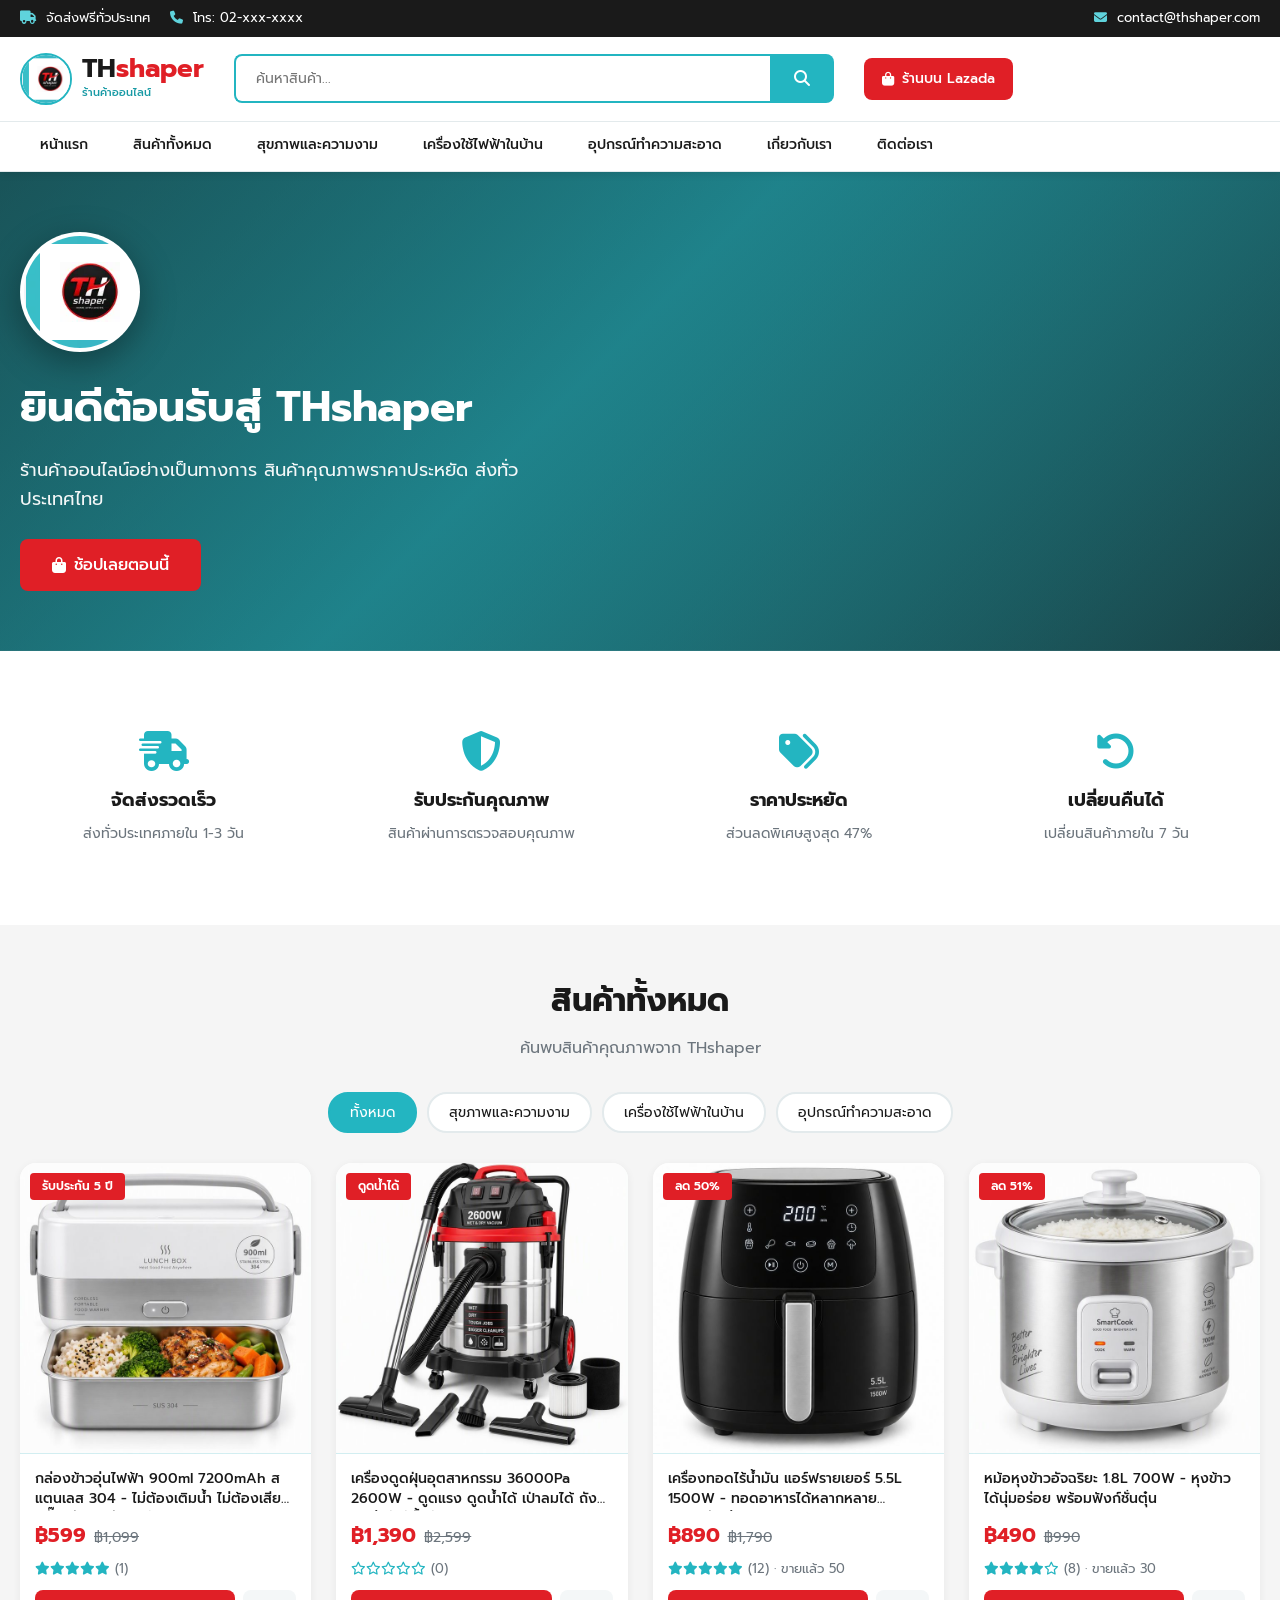
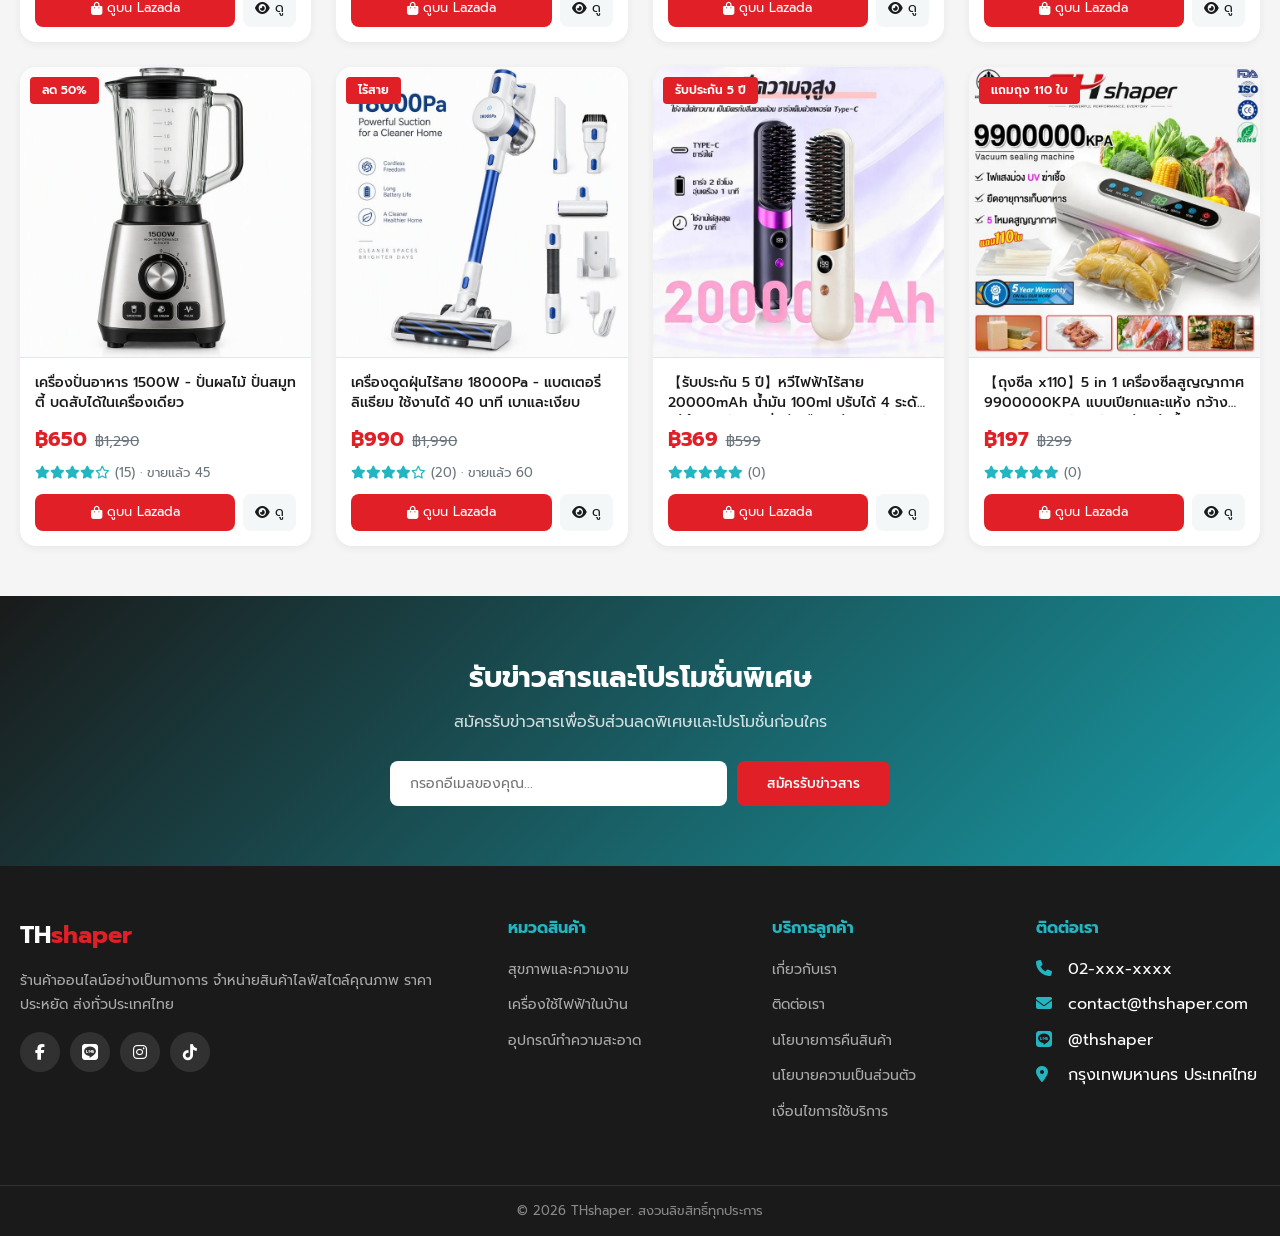
==== THshaper.html @ f314c124 "Use cleaner square product photos for the 2 new products - product-9: swapped for a 720x720 clean wh" ====
<!DOCTYPE html>
<html lang="th">
<head>
    <meta charset="UTF-8">
    <meta name="viewport" content="width=device-width, initial-scale=1.0">
    <title>THshaper - ร้านค้าออนไลน์ | สินค้าคุณภาพราคาประหยัด</title>
    <meta name="description" content="THshaper ร้านค้าออนไลน์อย่างเป็นทางการ จำหน่ายสินค้าไลฟ์สไตล์คุณภาพ ราคาประหยัด ส่งทั่วประเทศไทย">
    <meta name="keywords" content="THshaper, ร้านค้าออนไลน์, ช้อปปิ้งออนไลน์, สินค้าลดราคา, แชมพูสมุนไพร, กล่องข้าวอุ่นไฟฟ้า, เครื่องดูดฝุ่น">
    <meta name="author" content="THshaper">
    <meta name="robots" content="index, follow">
    
    <!-- Open Graph / Social Media -->
    <meta property="og:type" content="website">
    <meta property="og:title" content="THshaper - ร้านค้าออนไลน์">
    <meta property="og:description" content="สินค้าคุณภาพราคาประหยัด ส่งทั่วประเทศไทย">
    
    <!-- Schema.org structured data for Google SEO -->
    <script type="application/ld+json">
    {
        "@context": "https://schema.org",
        "@type": "OnlineStore",
        "name": "THshaper",
        "description": "ร้านค้าออนไลน์อย่างเป็นทางการ จำหน่ายสินค้าไลฟ์สไตล์คุณภาพ",
        "url": "https://thshaper-store.google.com",
        "address": {
            "@type": "PostalAddress",
            "addressCountry": "TH"
        }
    }
    </script>
    
    <link rel="preconnect" href="https://fonts.googleapis.com">
    <link rel="preconnect" href="https://fonts.gstatic.com" crossorigin>
    <link href="https://fonts.googleapis.com/css2?family=Prompt:wght@300;400;500;600;700&display=swap" rel="stylesheet">
    <link rel="stylesheet" href="https://cdnjs.cloudflare.com/ajax/libs/font-awesome/6.5.0/css/all.min.css">
    <style>
/* ============================
   THshaper - E-commerce CSS
   ============================ */

/* Reset & Base */
*, *::before, *::after {
    margin: 0;
    padding: 0;
    box-sizing: border-box;
}

:root {
    --primary: #E01F26;
    --primary-dark: #B01A20;
    --primary-light: #FF4A50;
    --teal: #23B5C1;
    --teal-dark: #189AA5;
    --teal-light: #5FD3DC;
    --secondary: #23B5C1;
    --accent: #23B5C1;
    --dark: #1A1A1A;
    --dark-2: #262626;
    --gray: #6c757d;
    --gray-light: #f4f7f8;
    --gray-border: #e3eaec;
    --white: #ffffff;
    --green: #28a745;
    --shadow: 0 2px 8px rgba(0, 0, 0, 0.1);
    --shadow-lg: 0 8px 30px rgba(0, 0, 0, 0.15);
    --radius: 8px;
    --radius-lg: 16px;
    --transition: all 0.3s ease;
    --font: 'Prompt', sans-serif;
}

html {
    scroll-behavior: smooth;
}

body {
    font-family: var(--font);
    color: var(--dark);
    background: #f5f5f5;
    line-height: 1.6;
}

a {
    text-decoration: none;
    color: inherit;
}

ul {
    list-style: none;
}

img {
    max-width: 100%;
    display: block;
}

button {
    cursor: pointer;
    border: none;
    font-family: inherit;
}

input, textarea {
    font-family: inherit;
}

/* Container */
.container {
    max-width: 1280px;
    margin: 0 auto;
    padding: 0 20px;
}

/* Buttons */
.btn {
    display: inline-flex;
    align-items: center;
    gap: 8px;
    padding: 10px 24px;
    border-radius: var(--radius);
    font-size: 14px;
    font-weight: 500;
    transition: var(--transition);
    background: var(--gray-light);
    color: var(--dark);
}

.btn-primary {
    background: var(--primary);
    color: white;
}

.btn-primary:hover {
    background: var(--primary-dark);
    transform: translateY(-2px);
    box-shadow: 0 4px 15px rgba(217, 37, 33, 0.4);
}

.btn-lg {
    padding: 14px 32px;
    font-size: 16px;
}

.btn-block {
    width: 100%;
    justify-content: center;
}

/* Header */
#header {
    position: sticky;
    top: 0;
    z-index: 1000;
    background: white;
    box-shadow: var(--shadow);
}

.header-top {
    background: var(--dark);
    color: white;
    padding: 8px 0;
    font-size: 13px;
}

.header-top .container {
    display: flex;
    justify-content: space-between;
    align-items: center;
}

.header-top-left, .header-top-right {
    display: flex;
    gap: 20px;
}

.header-top span i {
    margin-right: 5px;
    color: var(--teal-light);
}

.header-main {
    padding: 16px 0;
    border-bottom: 1px solid var(--gray-border);
}

.header-flex {
    display: flex;
    align-items: center;
    gap: 30px;
}

.logo {
    cursor: pointer;
    flex-shrink: 0;
    display: flex;
    align-items: center;
    gap: 10px;
}

.logo-img {
    width: 52px;
    height: 52px;
    border-radius: 50%;
    object-fit: cover;
    background: white;
    border: 2px solid var(--teal);
    flex-shrink: 0;
}

.logo-text {
    display: flex;
    flex-direction: column;
}

.logo h1 {
    font-size: 26px;
    font-weight: 700;
    color: var(--dark);
    line-height: 1;
}

.logo-accent {
    color: var(--primary);
}

.logo p {
    font-size: 11px;
    color: var(--teal-dark);
    margin-top: 2px;
    font-weight: 500;
}

.search-bar {
    flex: 1;
    display: flex;
    max-width: 600px;
}

.search-bar input {
    flex: 1;
    padding: 12px 20px;
    border: 2px solid var(--teal);
    border-right: none;
    border-radius: var(--radius) 0 0 var(--radius);
    outline: none;
    font-size: 14px;
}

.search-bar button {
    background: var(--teal);
    color: white;
    padding: 0 24px;
    border-radius: 0 var(--radius) var(--radius) 0;
    font-size: 16px;
    transition: var(--transition);
}

.search-bar button:hover {
    background: var(--teal-dark);
}

.header-actions {
    display: flex;
    gap: 20px;
    align-items: center;
}

.header-lazada {
    display: inline-flex;
    align-items: center;
    gap: 8px;
    padding: 10px 18px;
    border-radius: var(--radius);
    background: var(--primary);
    color: white;
    font-size: 14px;
    font-weight: 500;
    white-space: nowrap;
    transition: var(--transition);
}

.header-lazada:hover {
    background: var(--primary-dark);
    transform: translateY(-2px);
}

/* Navbar */
.navbar {
    background: white;
    border-bottom: 1px solid var(--gray-border);
}

.navbar ul {
    display: flex;
    gap: 5px;
}

.navbar li a {
    display: block;
    padding: 12px 20px;
    font-size: 14px;
    font-weight: 500;
    color: var(--dark);
    transition: var(--transition);
    border-bottom: 3px solid transparent;
}

.navbar li a:hover {
    color: var(--teal);
    border-bottom-color: var(--teal);
}

/* Page System */
.page {
    display: none;
    min-height: 60vh;
}

.page.active {
    display: block;
}

/* Hero */
.hero {
    background: linear-gradient(135deg, #189AA5 0%, #23B5C1 45%, #1A1A1A 100%);
    background-size: cover;
    background-position: center;
    min-height: 420px;
    display: flex;
    align-items: center;
    color: white;
    position: relative;
}

.hero-overlay {
    width: 100%;
    background: linear-gradient(135deg, rgba(26, 26, 26, 0.55) 0%, rgba(24, 154, 165, 0.3) 100%);
    padding: 60px 0;
}

.hero-logo {
    width: 120px;
    height: 120px;
    border-radius: 50%;
    object-fit: cover;
    background: white;
    border: 4px solid rgba(255, 255, 255, 0.9);
    box-shadow: 0 10px 35px rgba(0, 0, 0, 0.35);
    margin-bottom: 22px;
}

.hero-content h2 {
    font-size: 42px;
    font-weight: 700;
    margin-bottom: 15px;
}

.hero-content p {
    font-size: 18px;
    margin-bottom: 25px;
    opacity: 0.95;
    max-width: 500px;
}

/* Features */
.features {
    padding: 50px 0;
    background: white;
}

.features-grid {
    display: grid;
    grid-template-columns: repeat(4, 1fr);
    gap: 30px;
}

.feature-item {
    text-align: center;
    padding: 30px 20px;
    border-radius: var(--radius-lg);
    transition: var(--transition);
}

.feature-item:hover {
    background: var(--gray-light);
    transform: translateY(-5px);
}

.feature-item i {
    font-size: 40px;
    color: var(--teal);
    margin-bottom: 15px;
}

.feature-item h3 {
    font-size: 18px;
    margin-bottom: 8px;
}

.feature-item p {
    font-size: 14px;
    color: var(--gray);
}

/* Products Section */
.products-section {
    padding: 50px 0;
}

.section-header {
    text-align: center;
    margin-bottom: 30px;
}

.section-header h2 {
    font-size: 32px;
    font-weight: 700;
    color: var(--dark);
    margin-bottom: 10px;
}

.section-header p {
    color: var(--gray);
    font-size: 16px;
}

/* Filter Bar */
.filter-bar {
    display: flex;
    justify-content: center;
    gap: 10px;
    margin-bottom: 30px;
    flex-wrap: wrap;
}

.filter-btn {
    padding: 8px 20px;
    border-radius: 20px;
    background: white;
    border: 2px solid var(--gray-border);
    color: var(--dark);
    font-size: 14px;
    transition: var(--transition);
}

.filter-btn:hover {
    border-color: var(--teal);
    color: var(--teal-dark);
}

.filter-btn.active {
    background: var(--teal);
    color: white;
    border-color: var(--teal);
}

/* Products Grid */
.products-grid {
    display: grid;
    grid-template-columns: repeat(4, 1fr);
    gap: 25px;
}

.product-card {
    background: white;
    border-radius: var(--radius-lg);
    overflow: hidden;
    transition: var(--transition);
    box-shadow: 0 2px 8px rgba(0,0,0,0.06);
    cursor: pointer;
}

.product-card:hover {
    transform: translateY(-8px);
    box-shadow: var(--shadow-lg);
}

.product-image {
    position: relative;
    aspect-ratio: 1;
    background: var(--gray-light);
    display: flex;
    align-items: center;
    justify-content: center;
    overflow: hidden;
}

.product-image img {
    width: 100%;
    height: 100%;
    object-fit: cover;
    transition: transform 0.4s ease;
}

.product-card:hover .product-image img {
    transform: scale(1.1);
}

.product-badge {
    position: absolute;
    top: 10px;
    left: 10px;
    background: var(--primary);
    color: white;
    padding: 4px 12px;
    border-radius: 4px;
    font-size: 12px;
    font-weight: 600;
    z-index: 2;
}

/* "View details" hint that slides up over the product image on hover */
.product-image-hint {
    position: absolute;
    left: 0;
    right: 0;
    bottom: 0;
    background: rgba(35, 181, 193, 0.95);
    color: white;
    text-align: center;
    padding: 9px 0;
    font-size: 13px;
    font-weight: 500;
    transform: translateY(100%);
    transition: transform 0.3s ease;
    z-index: 2;
}

.product-card:hover .product-image-hint {
    transform: translateY(0);
}

.product-info {
    padding: 15px;
}

.product-name {
    font-size: 14px;
    font-weight: 500;
    margin-bottom: 8px;
    display: -webkit-box;
    -webkit-line-clamp: 2;
    -webkit-box-orient: vertical;
    overflow: hidden;
    min-height: 42px;
    line-height: 1.4;
}

.product-name a {
    color: var(--dark);
    text-decoration: none;
    transition: var(--transition);
}

.product-name a:hover {
    color: var(--teal-dark);
    text-decoration: underline;
}

.product-price {
    display: flex;
    align-items: baseline;
    gap: 8px;
    margin-bottom: 8px;
}

.price-current {
    font-size: 20px;
    font-weight: 700;
    color: var(--primary);
}

.price-original {
    font-size: 14px;
    color: var(--gray);
    text-decoration: line-through;
}

.product-rating {
    display: flex;
    align-items: center;
    gap: 5px;
    font-size: 13px;
    color: var(--gray);
}

.product-rating .stars {
    color: var(--accent);
}

.product-actions {
    display: flex;
    gap: 8px;
    margin-top: 10px;
}

.btn-lazada {
    flex: 1;
    background: var(--primary);
    color: white;
    padding: 8px 12px;
    border-radius: var(--radius);
    font-size: 13px;
    transition: var(--transition);
    display: inline-flex;
    align-items: center;
    justify-content: center;
    gap: 5px;
    text-decoration: none;
    white-space: nowrap;
}

.btn-lazada:hover {
    background: var(--primary-dark);
}

.btn-quick-view {
    background: var(--gray-light);
    color: var(--dark);
    padding: 8px 12px;
    border-radius: var(--radius);
    font-size: 13px;
    transition: var(--transition);
    text-decoration: none;
    display: inline-flex;
    align-items: center;
    gap: 5px;
    white-space: nowrap;
}

.btn-quick-view:hover {
    background: var(--teal);
    color: white;
}

/* Back button on product detail page */
.btn-back {
    display: inline-flex;
    align-items: center;
    gap: 8px;
    margin-bottom: 18px;
    padding: 9px 18px;
    border-radius: var(--radius);
    background: white;
    border: 2px solid var(--gray-border);
    color: var(--dark);
    font-size: 14px;
    font-weight: 500;
    transition: var(--transition);
}

.btn-back:hover {
    border-color: var(--teal);
    color: var(--teal-dark);
    transform: translateX(-3px);
}

/* Related products on the detail page */
.related-section {
    padding: 40px 0 10px;
}

.related-title {
    font-size: 24px;
    font-weight: 700;
    color: var(--dark);
    margin-bottom: 22px;
    padding-bottom: 12px;
    border-bottom: 3px solid var(--teal);
    display: inline-block;
}

.related-title i {
    color: var(--teal);
    margin-right: 6px;
}

/* Newsletter */
.newsletter {
    padding: 60px 0;
    background: linear-gradient(135deg, #1A1A1A 0%, #189AA5 100%);
    color: white;
    text-align: center;
}

.newsletter h2 {
    font-size: 28px;
    margin-bottom: 10px;
}

.newsletter p {
    opacity: 0.8;
    margin-bottom: 25px;
}

.newsletter-form {
    display: flex;
    max-width: 500px;
    margin: 0 auto;
    gap: 10px;
}

.newsletter-form input {
    flex: 1;
    padding: 12px 20px;
    border-radius: var(--radius);
    border: none;
    outline: none;
    font-size: 14px;
}

.newsletter-form button {
    background: var(--primary);
    color: white;
    padding: 12px 30px;
    border-radius: var(--radius);
    font-weight: 500;
    transition: var(--transition);
}

.newsletter-form button:hover {
    background: var(--primary-dark);
}

/* Product Detail */
.breadcrumb {
    padding: 20px 0;
    font-size: 14px;
    color: var(--gray);
}

.breadcrumb a {
    color: var(--primary);
}

.product-detail {
    display: grid;
    grid-template-columns: 1fr 1fr;
    gap: 40px;
    padding-bottom: 40px;
}

.product-detail-image {
    border-radius: var(--radius-lg);
    overflow: hidden;
    background: var(--gray-light);
    aspect-ratio: 1;
}

.product-detail-image img {
    width: 100%;
    height: 100%;
    object-fit: cover;
}

.product-detail-info h1 {
    font-size: 24px;
    font-weight: 600;
    margin-bottom: 15px;
    line-height: 1.4;
}

.product-detail-price {
    display: flex;
    align-items: baseline;
    gap: 12px;
    margin-bottom: 20px;
    flex-wrap: wrap;
}

.product-detail-price .price-current {
    font-size: 36px;
}

.product-detail-price .price-original {
    font-size: 18px;
}

.product-detail-meta {
    display: flex;
    flex-direction: column;
    gap: 12px;
    margin-bottom: 25px;
    padding: 20px;
    background: var(--gray-light);
    border-radius: var(--radius);
}

.meta-row {
    display: flex;
    align-items: center;
    gap: 8px;
    font-size: 14px;
}

.meta-row i {
    color: var(--primary);
    width: 20px;
}

.meta-row strong {
    color: var(--dark);
}

.product-detail-features {
    margin-bottom: 25px;
}

.product-detail-features h3 {
    font-size: 16px;
    margin-bottom: 12px;
}

.product-detail-features ul {
    list-style: none;
}

.product-detail-features li {
    padding: 6px 0;
    padding-left: 25px;
    position: relative;
    font-size: 14px;
}

.product-detail-features li::before {
    content: '\f00c';
    font-family: 'Font Awesome 6 Free';
    font-weight: 900;
    position: absolute;
    left: 0;
    color: var(--green);
}

.product-detail-actions {
    display: flex;
    gap: 15px;
}

/* About Page */
.about-content {
    max-width: 900px;
    margin: 0 auto;
    background: white;
    padding: 40px;
    border-radius: var(--radius-lg);
    box-shadow: var(--shadow);
}

.about-text h3 {
    font-size: 22px;
    margin: 25px 0 15px;
    color: var(--primary);
}

.about-text p {
    margin-bottom: 15px;
    line-height: 1.8;
    color: #555;
}

.about-text ul {
    list-style: none;
    margin-top: 15px;
}

.about-text li {
    padding: 8px 0;
    padding-left: 30px;
    position: relative;
    font-size: 15px;
}

.about-text li i {
    position: absolute;
    left: 0;
    color: var(--green);
}

/* Contact Page */
.contact-grid {
    display: grid;
    grid-template-columns: 1fr 1.5fr;
    gap: 40px;
    margin-top: 30px;
}

.contact-info {
    background: white;
    padding: 30px;
    border-radius: var(--radius-lg);
    box-shadow: var(--shadow);
}

.contact-item {
    display: flex;
    gap: 15px;
    align-items: flex-start;
    margin-bottom: 25px;
}

.contact-item i {
    font-size: 24px;
    color: var(--teal-dark);
    width: 40px;
    height: 40px;
    background: rgba(35, 181, 193, 0.12);
    border-radius: 50%;
    display: flex;
    align-items: center;
    justify-content: center;
    flex-shrink: 0;
}

.contact-item h3 {
    font-size: 16px;
    margin-bottom: 5px;
}

.contact-item p {
    color: var(--gray);
    font-size: 14px;
}

.contact-form-wrapper {
    background: white;
    padding: 30px;
    border-radius: var(--radius-lg);
    box-shadow: var(--shadow);
}

.contact-form h3 {
    font-size: 20px;
    margin-bottom: 20px;
}

.form-group {
    margin-bottom: 20px;
}

.form-group label {
    display: block;
    margin-bottom: 8px;
    font-weight: 500;
    font-size: 14px;
}

.form-group input,
.form-group textarea {
    width: 100%;
    padding: 12px 16px;
    border: 2px solid var(--gray-border);
    border-radius: var(--radius);
    outline: none;
    font-size: 14px;
    transition: var(--transition);
}

.form-group input:focus,
.form-group textarea:focus {
    border-color: var(--primary);
}

/* Footer */
footer {
    background: var(--dark);
    color: white;
}

.footer-top {
    padding: 50px 0;
}

.footer-grid {
    display: grid;
    grid-template-columns: 2fr 1fr 1fr 1fr;
    gap: 40px;
}

.footer-col h3 {
    font-size: 24px;
    font-weight: 700;
    margin-bottom: 15px;
}

.footer-col h4 {
    font-size: 16px;
    margin-bottom: 15px;
    color: var(--accent);
}

.footer-col p {
    color: #aaa;
    margin-bottom: 15px;
    font-size: 14px;
    line-height: 1.7;
}

.footer-col ul li {
    margin-bottom: 10px;
}

.footer-col ul li a {
    color: #aaa;
    font-size: 14px;
    transition: var(--transition);
}

.footer-col ul li a:hover {
    color: var(--accent);
}

.footer-col ul li i {
    color: var(--accent);
    margin-right: 8px;
    width: 18px;
}

.social-links {
    display: flex;
    gap: 10px;
}

.social-links a {
    width: 40px;
    height: 40px;
    border-radius: 50%;
    background: rgba(255, 255, 255, 0.1);
    display: flex;
    align-items: center;
    justify-content: center;
    color: white;
    transition: var(--transition);
}

.social-links a:hover {
    background: var(--teal);
    transform: translateY(-3px);
}

.footer-bottom {
    padding: 15px 0;
    border-top: 1px solid rgba(255, 255, 255, 0.1);
    text-align: center;
}

.footer-bottom p {
    color: #888;
    font-size: 13px;
}

/* Toast */
.toast {
    position: fixed;
    bottom: 30px;
    right: 30px;
    background: var(--dark);
    color: white;
    padding: 15px 25px;
    border-radius: var(--radius);
    box-shadow: var(--shadow-lg);
    z-index: 2000;
    transform: translateX(400px);
    transition: transform 0.3s ease;
    display: flex;
    align-items: center;
    gap: 10px;
}

.toast.show {
    transform: translateX(0);
}

.toast i {
    color: var(--green);
    font-size: 20px;
}

/* Responsive */
@media (max-width: 1024px) {
    .products-grid {
        grid-template-columns: repeat(3, 1fr);
    }
    
    .features-grid {
        grid-template-columns: repeat(2, 1fr);
    }
    
    .footer-grid {
        grid-template-columns: repeat(2, 1fr);
    }
}

@media (max-width: 768px) {
    .header-top {
        display: none;
    }
    
    .header-flex {
        flex-wrap: wrap;
        gap: 15px;
    }
    
    .search-bar {
        order: 3;
        width: 100%;
        max-width: 100%;
    }
    
    .header-lazada span {
        display: none;
    }
    
    .header-lazada {
        padding: 10px 14px;
    }
    
    .navbar ul {
        overflow-x: auto;
        flex-wrap: nowrap;
        white-space: nowrap;
    }
    
    .navbar li a {
        padding: 10px 15px;
        font-size: 13px;
    }
    
    .hero-content h2 {
        font-size: 28px;
    }
    
    .hero-logo {
        width: 90px;
        height: 90px;
        margin-bottom: 16px;
    }
    
    .hero-content p {
        font-size: 14px;
    }
    
    .products-grid {
        grid-template-columns: repeat(2, 1fr);
        gap: 15px;
    }
    
    .product-detail {
        grid-template-columns: 1fr;
        gap: 20px;
    }
    
    .contact-grid {
        grid-template-columns: 1fr;
    }
    
    .footer-grid {
        grid-template-columns: 1fr;
        gap: 30px;
    }
    
    .newsletter-form {
        flex-direction: column;
    }
}

@media (max-width: 480px) {
    .products-grid {
        grid-template-columns: 1fr;
    }
    
    .features-grid {
        grid-template-columns: 1fr;
    }
    
    .hero-content h2 {
        font-size: 22px;
    }
    
    .section-header h2 {
        font-size: 24px;
    }
    
    .product-detail-actions {
        flex-direction: column;
    }
}

</style>
</head>
<body>
    <!-- Header -->
    <header id="header">
        <div class="header-top">
            <div class="container">
                <div class="header-top-left">
                    <span><i class="fas fa-truck"></i> จัดส่งฟรีทั่วประเทศ</span>
                    <span><i class="fas fa-phone"></i> โทร: 02-xxx-xxxx</span>
                </div>
                <div class="header-top-right">
                    <span><i class="fas fa-envelope"></i> contact@thshaper.com</span>
                </div>
            </div>
        </div>
        
        <div class="header-main">
            <div class="container">
                <div class="header-flex">
                    <div class="logo" onclick="showPage('home')">
                        <img src="[data-uri]" alt="THshaper Logo" class="logo-img">
                        <div class="logo-text">
                            <h1>TH<span class="logo-accent">shaper</span></h1>
                            <p>ร้านค้าออนไลน์</p>
                        </div>
                    </div>
                    
                    <div class="search-bar">
                        <input type="text" id="searchInput" placeholder="ค้นหาสินค้า..." onkeyup="searchProducts()">
                        <button onclick="searchProducts()"><i class="fas fa-search"></i></button>
                    </div>
                    
                    <div class="header-actions">
                        <a class="header-lazada" href="https://www.lazada.co.th/centreasu/" target="_blank" rel="noopener">
                            <i class="fas fa-shopping-bag"></i> <span>ร้านบน Lazada</span>
                        </a>
                    </div>
                </div>
            </div>
        </div>
        
        <nav class="navbar">
            <div class="container">
                <ul>
                    <li><a href="?" onclick="return openPage('home');">หน้าแรก</a></li>
                    <li><a href="?" onclick="filterCategory('all'); return false;">สินค้าทั้งหมด</a></li>
                    <li><a href="?" onclick="filterCategory('beauty'); return false;">สุขภาพและความงาม</a></li>
                    <li><a href="?" onclick="filterCategory('home'); return false;">เครื่องใช้ไฟฟ้าในบ้าน</a></li>
                    <li><a href="?" onclick="filterCategory('cleaning'); return false;">อุปกรณ์ทำความสะอาด</a></li>
                    <li><a href="?page=about" onclick="return openPage('about');">เกี่ยวกับเรา</a></li>
                    <li><a href="?page=contact" onclick="return openPage('contact');">ติดต่อเรา</a></li>
                </ul>
            </div>
        </nav>
    </header>

    <!-- Home Page -->
    <div id="page-home" class="page active">
        <!-- Hero Banner -->
        <section class="hero">
            <div class="hero-overlay">
                <div class="container">
                    <div class="hero-content">
                        <img src="[data-uri]" alt="THshaper" class="hero-logo">
                        <h2>ยินดีต้อนรับสู่ THshaper</h2>
                        <p>ร้านค้าออนไลน์อย่างเป็นทางการ สินค้าคุณภาพราคาประหยัด ส่งทั่วประเทศไทย</p>
                        <button class="btn btn-primary btn-lg" onclick="filterCategory('all')">
                            <i class="fas fa-shopping-bag"></i> ช้อปเลยตอนนี้
                        </button>
                    </div>
                </div>
            </div>
        </section>

        <!-- Features -->
        <section class="features">
            <div class="container">
                <div class="features-grid">
                    <div class="feature-item">
                        <i class="fas fa-truck-fast"></i>
                        <h3>จัดส่งรวดเร็ว</h3>
                        <p>ส่งทั่วประเทศภายใน 1-3 วัน</p>
                    </div>
                    <div class="feature-item">
                        <i class="fas fa-shield-halved"></i>
                        <h3>รับประกันคุณภาพ</h3>
                        <p>สินค้าผ่านการตรวจสอบคุณภาพ</p>
                    </div>
                    <div class="feature-item">
                        <i class="fas fa-tags"></i>
                        <h3>ราคาประหยัด</h3>
                        <p>ส่วนลดพิเศษสูงสุด 47%</p>
                    </div>
                    <div class="feature-item">
                        <i class="fas fa-rotate-left"></i>
                        <h3>เปลี่ยนคืนได้</h3>
                        <p>เปลี่ยนสินค้าภายใน 7 วัน</p>
                    </div>
                </div>
            </div>
        </section>

        <!-- Products Grid -->
        <section class="products-section">
            <div class="container">
                <div class="section-header">
                    <h2>สินค้าทั้งหมด</h2>
                    <p>ค้นพบสินค้าคุณภาพจาก THshaper</p>
                </div>
                
                <div class="filter-bar">
                    <button class="filter-btn active" onclick="filterCategory('all')">ทั้งหมด</button>
                    <button class="filter-btn" onclick="filterCategory('beauty')">สุขภาพและความงาม</button>
                    <button class="filter-btn" onclick="filterCategory('home')">เครื่องใช้ไฟฟ้าในบ้าน</button>
                    <button class="filter-btn" onclick="filterCategory('cleaning')">อุปกรณ์ทำความสะอาด</button>
                </div>
                
                <div class="products-grid" id="productsGrid">
                    <!-- Products will be inserted by JavaScript -->
                </div>
            </div>
        </section>

        <!-- Newsletter -->
        <section class="newsletter">
            <div class="container">
                <h2>รับข่าวสารและโปรโมชั่นพิเศษ</h2>
                <p>สมัครรับข่าวสารเพื่อรับส่วนลดพิเศษและโปรโมชั่นก่อนใคร</p>
                <div class="newsletter-form">
                    <input type="email" placeholder="กรอกอีเมลของคุณ..." id="newsletterEmail">
                    <button onclick="subscribeNewsletter()">สมัครรับข่าวสาร</button>
                </div>
            </div>
        </section>
    </div>

    <!-- Product Detail Page -->
    <div id="page-product" class="page">
        <div class="container">
            <div class="breadcrumb" id="breadcrumb">
                <a href="?" onclick="return openPage('home');">หน้าแรก</a> / 
                <a href="?" onclick="filterCategory('all'); return false;">สินค้าทั้งหมด</a> / 
                <span id="breadcrumbProduct">สินค้า</span>
            </div>
            <button class="btn-back" onclick="openPage('home')">
                <i class="fas fa-arrow-left"></i> กลับไปหน้าร้าน
            </button>
            <div id="productDetail" class="product-detail">
                <!-- Product detail will be inserted by JavaScript -->
            </div>
            <div id="relatedProducts" class="related-section"></div>
        </div>
    </div>

    <!-- About Page -->
    <div id="page-about" class="page">
        <div class="container">
            <div class="section-header">
                <h2>เกี่ยวกับ THshaper</h2>
            </div>
            <div class="about-content">
                <div class="about-text">
                    <h3>THshaper ร้านค้าออนไลน์อย่างเป็นทางการ</h3>
                    <p>THshaper คือร้านค้าออนไลน์ที่จำหน่ายสินค้าไลฟ์สไตล์คุณภาพ ครอบคลุมหมวดสุขภาพและความงาม เครื่องใช้ไฟฟ้าในบ้าน และอุปกรณ์ทำความสะอาด เรามุ่งมั่นนำเสนอสินค้าที่มีคุณภาพในราคาที่ประหยัด พร้อมบริการจัดส่งทั่วประเทศไทย</p>
                    <p>ด้วยประสบการณ์ในการขายสินค้าออนไลน์ เราเข้าใจความต้องการของลูกค้าและพยายามพัฒนาบริการอย่างต่อเนื่อง เพื่อให้ลูกค้าได้รับประสบการณ์การช้อปปิ้งที่ดีที่สุด</p>
                    
                    <h3>ทำไมต้องเลือก THshaper?</h3>
                    <ul>
                        <li><i class="fas fa-check"></i> สินค้าคุณภาพผ่านการคัดเลือก</li>
                        <li><i class="fas fa-check"></i> ราคาประหยัดพร้อมส่วนลดสูงสุด 47%</li>
                        <li><i class="fas fa-check"></i> จัดส่งรวดเร็วทั่วประเทศไทย</li>
                        <li><i class="fas fa-check"></i> รับประกันสินค้าและเปลี่ยนคืนได้</li>
                        <li><i class="fas fa-check"></i> ทีมงานพร้อมให้บริการและให้คำปรึกษา</li>
                    </ul>
                </div>
            </div>
        </div>
    </div>

    <!-- Contact Page -->
    <div id="page-contact" class="page">
        <div class="container">
            <div class="section-header">
                <h2>ติดต่อเรา</h2>
                <p>มีคำถามหรือข้อสงสัย? ติดต่อเราได้ทุกช่องทาง</p>
            </div>
            <div class="contact-grid">
                <div class="contact-info">
                    <div class="contact-item">
                        <i class="fas fa-map-marker-alt"></i>
                        <div>
                            <h3>ที่อยู่</h3>
                            <p>กรุงเทพมหานคร ประเทศไทย</p>
                        </div>
                    </div>
                    <div class="contact-item">
                        <i class="fas fa-phone"></i>
                        <div>
                            <h3>โทรศัพท์</h3>
                            <p>02-xxx-xxxx</p>
                        </div>
                    </div>
                    <div class="contact-item">
                        <i class="fas fa-envelope"></i>
                        <div>
                            <h3>อีเมล</h3>
                            <p>contact@thshaper.com</p>
                        </div>
                    </div>
                    <div class="contact-item">
                        <i class="fab fa-line"></i>
                        <div>
                            <h3>LINE</h3>
                            <p>@thshaper</p>
                        </div>
                    </div>
                    <div class="contact-item">
                        <i class="fab fa-facebook"></i>
                        <div>
                            <h3>Facebook</h3>
                            <p>THshaper Thailand</p>
                        </div>
                    </div>
                </div>
                <div class="contact-form-wrapper">
                    <form class="contact-form" onsubmit="submitContact(event)">
                        <h3>ส่งข้อความถึงเรา</h3>
                        <div class="form-group">
                            <label>ชื่อ-นามสกุล</label>
                            <input type="text" required placeholder="กรอกชื่อของคุณ">
                        </div>
                        <div class="form-group">
                            <label>อีเมล</label>
                            <input type="email" required placeholder="กรอกอีเมล">
                        </div>
                        <div class="form-group">
                            <label>เบอร์โทรศัพท์</label>
                            <input type="tel" placeholder="กรอกเบอร์โทร">
                        </div>
                        <div class="form-group">
                            <label>ข้อความ</label>
                            <textarea rows="5" required placeholder="กรอกข้อความ"></textarea>
                        </div>
                        <button type="submit" class="btn btn-primary">ส่งข้อความ</button>
                    </form>
                </div>
            </div>
        </div>
    </div>

    <!-- Footer -->
    <footer>
        <div class="footer-top">
            <div class="container">
                <div class="footer-grid">
                    <div class="footer-col">
                        <h3>TH<span class="logo-accent">shaper</span></h3>
                        <p>ร้านค้าออนไลน์อย่างเป็นทางการ จำหน่ายสินค้าไลฟ์สไตล์คุณภาพ ราคาประหยัด ส่งทั่วประเทศไทย</p>
                        <div class="social-links">
                            <a href="#"><i class="fab fa-facebook-f"></i></a>
                            <a href="#"><i class="fab fa-line"></i></a>
                            <a href="#"><i class="fab fa-instagram"></i></a>
                            <a href="#"><i class="fab fa-tiktok"></i></a>
                        </div>
                    </div>
                    <div class="footer-col">
                        <h4>หมวดสินค้า</h4>
                        <ul>
                            <li><a href="#" onclick="filterCategory('beauty'); return false;">สุขภาพและความงาม</a></li>
                            <li><a href="#" onclick="filterCategory('home'); return false;">เครื่องใช้ไฟฟ้าในบ้าน</a></li>
                            <li><a href="#" onclick="filterCategory('cleaning'); return false;">อุปกรณ์ทำความสะอาด</a></li>
                        </ul>
                    </div>
                    <div class="footer-col">
                        <h4>บริการลูกค้า</h4>
                        <ul>
                            <li><a href="#" onclick="showPage('about'); return false;">เกี่ยวกับเรา</a></li>
                            <li><a href="#" onclick="showPage('contact'); return false;">ติดต่อเรา</a></li>
                            <li><a href="#">นโยบายการคืนสินค้า</a></li>
                            <li><a href="#">นโยบายความเป็นส่วนตัว</a></li>
                            <li><a href="#">เงื่อนไขการใช้บริการ</a></li>
                        </ul>
                    </div>
                    <div class="footer-col">
                        <h4>ติดต่อเรา</h4>
                        <ul>
                            <li><i class="fas fa-phone"></i> 02-xxx-xxxx</li>
                            <li><i class="fas fa-envelope"></i> contact@thshaper.com</li>
                            <li><i class="fab fa-line"></i> @thshaper</li>
                            <li><i class="fas fa-map-marker-alt"></i> กรุงเทพมหานคร ประเทศไทย</li>
                        </ul>
                    </div>
                </div>
            </div>
        </div>
        <div class="footer-bottom">
            <div class="container">
                <p>&copy; 2026 THshaper. สงวนลิขสิทธิ์ทุกประการ</p>
            </div>
        </div>
    </footer>

    <!-- Toast Notification -->
    <div id="toast" class="toast"></div>

    <script>
// THshaper - Product Database
// ข้อมูลสินค้าจากร้าน THshaper (Centreasu) บน Lazada Thailand

const products = [
    {
        id: 2,
        name: "กล่องข้าวอุ่นไฟฟ้า 900ml 7200mAh สแตนเลส 304 - ไม่ต้องเติมน้ำ ไม่ต้องเสียบปลั๊ก (รับประกัน 5 ปี)",
        price: 599,
        originalPrice: 1099,
        discount: 45,
        category: "home",
        categoryName: "เครื่องใช้ไฟฟ้าในบ้าน",
        image: "[data-uri]",
        lazadaUrl: "https://www.lazada.co.th/products/pdp-i16289528414-s127670342279.html?search=store&mp=3",
        rating: 5,
        reviewCount: 1,
        soldCount: 0,
        badge: "รับประกัน 5 ปี",
        features: [
            "ความจุ 900ml เหมาะสำหรับมื้อเดียว",
            "แบตเตอรี่ 7200mAh อุ่นได้หลายครั้ง",
            "วัสดุสแตนเลส 304 ปลอดภัยต่อสุขภาพ",
            "ไม่ต้องเติมน้ำ ใช้งานง่าย",
            "ไม่ต้องเสียบปลั๊กขณะใช้งาน",
            "เหมาะสำหรับใช้ที่บ้าน ออฟฟิศ และเดินทาง",
            "รับประกัน 5 ปี"
        ],
        description: "กล่องข้าวอุ่นไฟฟ้า ความจุ 900ml พร้อมแบตเตอรี่ 7200mAh ทำจากสแตนเลส 304 คุณภาพสูง ปลอดภัยต่อสุขภาพ ไม่ต้องเติมน้ำ ไม่ต้องเสียบปลั๊กขณะใช้งาน เหมาะสำหรับใช้ที่บ้าน ออฟฟิศ และเดินทาง อุ่นอาหารได้อัตโนมัติ สะดวกสบาย รับประกัน 5 ปี!",
        warranty: "รับประกัน 5 ปี"
    },
    {
        id: 3,
        name: "เครื่องดูดฝุ่นอุตสาหกรรม 36000Pa 2600W - ดูดแรง ดูดน้ำได้ เป่าลมได้ ถังใหญ่ ใช้ได้ทั้งบ้านและรถ",
        price: 1390,
        originalPrice: 2599,
        discount: 47,
        category: "cleaning",
        categoryName: "อุปกรณ์ทำความสะอาด",
        image: "[data-uri]",
        lazadaUrl: "https://www.lazada.co.th/products/pdp-i16255202400-s127539374267.html?search=store&mp=3",
        rating: 0,
        reviewCount: 0,
        soldCount: 0,
        badge: "ดูดน้ำได้",
        features: [
            "กำลังดูด 36000Pa แรงมาก",
            "กำลังไฟ 2600W ทำงานได้ต่อเนื่อง",
            "ดูดฝุ่น ดูดน้ำ เป่าลมได้ในเครื่องเดียว",
            "ถังเก็บขนาดใหญ่ ไม่ต้องเทบ่อย",
            "ใช้ได้ทั้งในบ้านและในรถยนต์",
            "เหมาะสำหรับบ้าน ออฟฟิศ และโรงงาน",
            "เปลี่ยนอะไหล่ได้ฟรี"
        ],
        description: "เครื่องดูดฝุ่นอุตสาหกรรม กำลังดูด 36000Pa กำลังไฟ 2600W ดูดแรงมาก สามารถดูดฝุ่น ดูดน้ำ และเป่าลมได้ในเครื่องเดียว ถังเก็บขนาดใหญ่ ใช้งานได้ทั้งในบ้านและในรถยนต์ เหมาะสำหรับใช้ในบ้าน ออฟฟิศ และโรงงาน พร้อมบริการเปลี่ยนอะไหล่ฟรี!",
        warranty: "เปลี่ยนอะไหล่ได้ฟรี"
    },
    {
        id: 4,
        name: "เครื่องทอดไร้น้ำมัน แอร์ฟรายเยอร์ 5.5L 1500W - ทอดอาหารได้หลากหลาย ปลอดภัยต่อสุขภาพ",
        price: 890,
        originalPrice: 1790,
        discount: 50,
        category: "home",
        categoryName: "เครื่องใช้ไฟฟ้าในบ้าน",
        image: "[data-uri]",
        lazadaUrl: "https://www.lazada.co.th/centreasu/",
        rating: 5,
        reviewCount: 12,
        soldCount: 50,
        badge: "ลด 50%",
        features: [
            "ความจุ 5.5 ลิตร ทอดได้ครั้งละมาก",
            "กำลังไฟ 1500W ทอดเร็ว",
            "ทอดไร้น้ำมัน ปลอดภัยต่อสุขภาพ",
            "หน้าจอสัมผัส ควบคุมง่าย",
            "ตั้งเวลาและอุณหภูมิได้",
            "ถอดออกล้างได้ง่าย",
            "ปลอดสารพิษ BPA Free"
        ],
        description: "เครื่องทอดไร้น้ำมัน (Air Fryer) ความจุ 5.5 ลิตร กำลังไฟ 1500W ทอดอาหารได้หลากหลาย ไร้น้ำมัน ปลอดภัยต่อสุขภาพ หน้าจอสัมผัสควบคุมง่าย ตั้งเวลาและอุณหภูมิได้อิสระ ถอดออกล้างทำความสะอาดได้ง่าย ปลอดสารพิษ BPA Free",
        warranty: "รับประกัน 1 ปี"
    },
    {
        id: 5,
        name: "หม้อหุงข้าวอัจฉริยะ 1.8L 700W - หุงข้าวได้นุ่มอร่อย พร้อมฟังก์ชั่นตุ๋น",
        price: 490,
        originalPrice: 990,
        discount: 51,
        category: "home",
        categoryName: "เครื่องใช้ไฟฟ้าในบ้าน",
        image: "[data-uri]",
        lazadaUrl: "https://www.lazada.co.th/centreasu/",
        rating: 4,
        reviewCount: 8,
        soldCount: 30,
        badge: "ลด 51%",
        features: [
            "ความจุ 1.8 ลิตร หุงข้าวได้ 1-3 ที่",
            "กำลังไฟ 700W ประหยัดไฟ",
            "หุงข้าวได้นุ่มอร่อย",
            "ฟังก์ชั่นตุ๋นอาหาร",
            "ฝาปิดสนิท รักษาความร้อน",
            "หม้อเคลือบสเปรย์ ไม่ติดหม้อ",
            "ตัวเครื่องสแตนเลส ทนทาน"
        ],
        description: "หม้อหุงข้าวอัจฉริยะ ความจุ 1.8 ลิตร กำลังไฟ 700W ประหยัดพลังงาน หุงข้าวได้นุ่มอร่อย พร้อมฟังก์ชั่นตุ๋นอาหาร ฝาปิดสนิทรักษาความร้อน หม้อเคลือบสเปรย์ไม่ติดหม้อ ตัวเครื่องสแตนเลสทนทาน",
        warranty: "รับประกัน 1 ปี"
    },
    {
        id: 6,
        name: "เครื่องปั่นอาหาร 1500W - ปั่นผลไม้ ปั่นสมูทตี้ บดสับได้ในเครื่องเดียว",
        price: 650,
        originalPrice: 1290,
        discount: 50,
        category: "home",
        categoryName: "เครื่องใช้ไฟฟ้าในบ้าน",
        image: "[data-uri]",
        lazadaUrl: "https://www.lazada.co.th/centreasu/",
        rating: 4,
        reviewCount: 15,
        soldCount: 45,
        badge: "ลด 50%",
        features: [
            "กำลังไฟ 1500W ปั่นแรง",
            "ใบปั่นสแตนเลส 6 ใบ",
            "ความจุ 1.5 ลิตร",
            "ปั่นผลไม้ สมูทตี้ น้ำแข็งได้",
            "บดสับอาหารได้",
            "ตัวเครื่องทนทาน",
            "ทำความสะอาดง่าย"
        ],
        description: "เครื่องปั่นอาหาร กำลังไฟ 1500W ใบปั่นสแตนเลส 6 ใบ ความจุ 1.5 ลิตร ปั่นผลไม้ สมูทตี้ น้ำแข็ง และบดสับอาหารได้ในเครื่องเดียว ตัวเครื่องทนทาน ทำความสะอาดง่าย",
        warranty: "รับประกัน 1 ปี"
    },
    {
        id: 8,
        name: "เครื่องดูดฝุ่นไร้สาย 18000Pa - แบตเตอรี่ลิเเธียม ใช้งานได้ 40 นาที เบาและเงียบ",
        price: 990,
        originalPrice: 1990,
        discount: 50,
        category: "cleaning",
        categoryName: "อุปกรณ์ทำความสะอาด",
        image: "[data-uri]",
        lazadaUrl: "https://www.lazada.co.th/centreasu/",
        rating: 4,
        reviewCount: 20,
        soldCount: 60,
        badge: "ไร้สาย",
        features: [
            "กำลังดูด 18000Pa แรงดี",
            "แบตเตอรี่ลิเธียม ใช้งานได้ 40 นาที",
            "น้ำหนักเบา เพียง 1.5 กิโลกรัม",
            "เสียงเงียบ ต่ำกว่า 70dB",
            "ดูดได้ทั้งฝุ่นและขนสัตว์เลี้ยง",
            "มีหัวดูดหลายแบบ",
            "กรองอากาศ 5 ชั้น HEPA"
        ],
        description: "เครื่องดูดฝุ่นไร้สาย กำลังดูด 18000Pa แบตเตอรี่ลิเธียมใช้งานได้นาน 40 นาที น้ำหนักเบาเพียง 1.5 กิโลกรัม เสียงเงียบต่ำกว่า 70dB ดูดได้ทั้งฝุ่นและขนสัตว์เลี้ยง มีหัวดูดหลายแบบ กรองอากาศ 5 ชั้น HEPA",
        warranty: "รับประกัน 1 ปี"
    },
    {
        id: 9,
        name: "【รับประกัน 5 ปี】หวีไฟฟ้าไร้สาย 20000mAh น้ำมัน 100ml ปรับได้ 4 ระดับ ไม่ทำลายเส้นผม ซี่หวีเคลือบไม่ลวกหน้าและมือ",
        price: 369,
        originalPrice: 599,
        discount: 38,
        category: "beauty",
        categoryName: "สุขภาพและความงาม",
        image: "[data-uri]",
        lazadaUrl: "https://www.lazada.co.th/products/pdp-i5837085697-s25648186984.html",
        rating: 5,
        reviewCount: 0,
        soldCount: 0,
        badge: "รับประกัน 5 ปี",
        features: [
            "รับประกัน 5 ปี",
            "หวีไฟฟ้าแบบไร้สาย ใช้งานสะดวก",
            "แบตเตอรี่ 20000mAh ใช้งานได้นาน",
            "ที่ใส่น้ำมันบำรุงผม 100ml",
            "ปรับอุณหภูมิได้ 4 ระดับ",
            "ไม่ทำลายเส้นผม",
            "ซี่หวีเคลือบ ไม่ลวกหน้าและมือ",
            "จัดแต่งทรงผมตรงได้ในเวลาไม่กี่นาที"
        ],
        description: "หวีไฟฟ้าไร้สาย แบตเตอรี่ 20000mAh พร้อมที่ใส่น้ำมันบำรุงผม 100ml ปรับอุณหภูมิได้ 4 ระดับ ให้ความร้อนสม่ำเสมอโดยไม่ทำลายเส้นผม ซี่หวีเคลือบพิเศษไม่ลวกหน้าและมือ ใช้งานได้ทั้งที่บ้านและเดินทาง พร้อมรับประกัน 5 ปี",
        warranty: "รับประกัน 5 ปี"
    },
    {
        id: 10,
        name: "【ถุงซีล x110】5 in 1 เครื่องซีลสูญญากาศ 9900000KPA แบบเปียกและแห้ง กว้าง 370mm ถอดล้างได้ ไฟม่วงฆ่าเชื้อ",
        price: 197,
        originalPrice: 299,
        discount: 34,
        category: "home",
        categoryName: "เครื่องใช้ไฟฟ้าในบ้าน",
        image: "[data-uri]",
        lazadaUrl: "https://www.lazada.co.th/products/pdp-i16115487884-s126994725624.html",
        rating: 5,
        reviewCount: 0,
        soldCount: 0,
        badge: "แถมถุง 110 ใบ",
        features: [
            "เครื่องซีลสูญญากาศแบบ 5 in 1",
            "แถมถุงซีล 110 ใบ",
            "แรงดูดสูง 9900000KPA",
            "ใช้งานได้ทั้งแบบเปียกและแห้ง",
            "ความกว้างซีล 370mm ซีลได้ครั้งละมาก",
            "ไฟแสงม่วง ช่วยฆ่าเชื้อ",
            "ถอดออกล้างทำความสะอาดได้",
            "ถนอมอาหารให้สดนานขึ้น"
        ],
        description: "เครื่องซีลสูญญากาศแบบ 5 in 1 แรงดูดสูง 9900000KPA ใช้งานได้ทั้งอาหารเปียกและแห้ง ความกว้างซีล 370mm ถนอมอาหารให้สดนานขึ้น พร้อมไฟแสงม่วงช่วยฆ่าเชื้อ ถอดออกล้างทำความสะอาดได้ แถมถุงซีล 110 ใบ",
        warranty: "รับประกัน 1 ปี"
    }
];

// Store Information
const storeInfo = {
    name: "THshaper",
    nameThai: "ทีเอชเชปเปอร์",
    tagline: "ร้านค้าออนไลน์อย่างเป็นทางการ",
    description: "ร้านค้าออนไลน์ที่จำหน่ายสินค้าไลฟ์สไตล์คุณภาพ ครอบคลุมหมวดสุขภาพและความงาม เครื่องใช้ไฟฟ้าในบ้าน และอุปกรณ์ทำความสะอาด ส่งทั่วประเทศไทย",
    phone: "02-xxx-xxxx",
    email: "contact@thshaper.com",
    line: "@thshaper",
    facebook: "THshaper Thailand",
    address: "กรุงเทพมหานคร ประเทศไทย",
    lazadaUrl: "https://www.lazada.co.th/centreasu/"
};

</script>
    <script>
// ================================
// THshaper - E-commerce App
// ================================

// State
let currentFilter = 'all';
let currentSearchTerm = '';

// Format price in Thai Baht
function formatPrice(price) {
    return '฿' + price.toLocaleString('th-TH');
}

// Show page
function showPage(pageName) {
    document.querySelectorAll('.page').forEach(p => p.classList.remove('active'));
    document.getElementById('page-' + pageName).classList.add('active');
    window.scrollTo({ top: 0, behavior: 'smooth' });
}

// ---- Navigation helpers (deep-link + browser history) ----

// Build a shareable URL for a product
function productUrl(id) {
    return '?product=' + id;
}

// Open a product detail page (called by clicks on product cards)
function openProduct(id) {
    const product = products.find(p => p.id === id);
    if (!product) return false;
    showProductDetail(id);
    pushState(productUrl(id), { product: id });
    return false;
}

// Navigate to a static page (home / about / contact)
function openPage(name) {
    showPage(name);
    pushState(name === 'home' ? location.pathname : '?page=' + name, { page: name });
    return false;
}

// Push a history entry without reloading
function pushState(url, state) {
    if (window.history && window.history.pushState) {
        window.history.pushState(state, '', url);
    }
}

// Resolve the current URL into a view
function routeFromUrl() {
    const params = new URLSearchParams(window.location.search);
    const pid = parseInt(params.get('product'), 10);
    const pg = params.get('page');
    if (pid && products.some(p => p.id === pid)) {
        showProductDetail(pid);
    } else if (pg && ['home', 'about', 'contact'].includes(pg)) {
        showPage(pg);
    } else {
        showPage('home');
    }
}

// Render products
function renderProducts(productsToRender = null) {
    const grid = document.getElementById('productsGrid');
    const list = productsToRender || products;
    
    if (list.length === 0) {
        grid.innerHTML = '<p style="text-align:center; padding:40px; color:#6c757d; grid-column:1/-1;">ไม่พบสินค้าที่ค้นหา</p>';
        return;
    }
    
    grid.innerHTML = list.map(product => {
        const stars = renderStars(product.rating);
        const href = productUrl(product.id);
        return `
            <div class="product-card" onclick="openProduct(${product.id})">
                <div class="product-image">
                    <span class="product-badge">${product.badge}</span>
                    <img src="${product.image}" alt="${product.name}" 
                         onerror="this.src='https://via.placeholder.com/400x400/23B5C1/ffffff?text=THshaper';" />
                    <span class="product-image-hint"><i class="fas fa-search-plus"></i> ดูรายละเอียด</span>
                </div>
                <div class="product-info">
                    <h3 class="product-name">
                        <a href="${href}" onclick="event.stopPropagation(); openProduct(${product.id}); return false;">${product.name}</a>
                    </h3>
                    <div class="product-price">
                        <span class="price-current">${formatPrice(product.price)}</span>
                        <span class="price-original">${formatPrice(product.originalPrice)}</span>
                    </div>
                    <div class="product-rating">
                        <span class="stars">${stars}</span>
                        <span>(${product.reviewCount})</span>
                        ${product.soldCount > 0 ? `<span>· ขายแล้ว ${product.soldCount}</span>` : ''}
                    </div>
                    <div class="product-actions">
                        <a class="btn-lazada" href="${product.lazadaUrl}" target="_blank" rel="noopener"
                           onclick="event.stopPropagation();">
                            <i class="fas fa-shopping-bag"></i> ดูบน Lazada
                        </a>
                        <a class="btn-quick-view" href="${href}" title="ดูรายละเอียดสินค้า"
                           onclick="event.stopPropagation(); openProduct(${product.id}); return false;">
                            <i class="fas fa-eye"></i> ดู
                        </a>
                    </div>
                </div>
            </div>
        `;
    }).join('');
}

// Render star rating
function renderStars(rating) {
    let stars = '';
    for (let i = 1; i <= 5; i++) {
        if (i <= rating) {
            stars += '<i class="fas fa-star"></i>';
        } else {
            stars += '<i class="far fa-star"></i>';
        }
    }
    return stars;
}

// Show product detail
function showProductDetail(productId) {
    const product = products.find(p => p.id === productId);
    if (!product) return;
    
    document.getElementById('breadcrumbProduct').textContent = product.name.substring(0, 50) + '...';
    
    const detailContainer = document.getElementById('productDetail');
    const stars = renderStars(product.rating);
    
    detailContainer.innerHTML = `
        <div class="product-detail-image">
            <img src="${product.image}" alt="${product.name}" 
                 onerror="this.src='https://via.placeholder.com/600x600/23B5C1/ffffff?text=THshaper';" />
        </div>
        <div class="product-detail-info">
            <h1>${product.name}</h1>
            <div class="product-rating" style="margin-bottom: 15px;">
                <span class="stars" style="font-size: 18px;">${stars}</span>
                <span>${product.rating} จาก 5 ดาว (${product.reviewCount} รีวิว)</span>
                ${product.soldCount > 0 ? `<span>· ขายแล้ว ${product.soldCount} ชิ้น</span>` : ''}
            </div>
            <div class="product-detail-price">
                <span class="price-current">${formatPrice(product.price)}</span>
                <span class="price-original">${formatPrice(product.originalPrice)}</span>
                <span class="product-badge">${product.discount}% OFF</span>
            </div>
            <p style="margin-bottom: 20px; color: #555; line-height: 1.8;">${product.description}</p>
            
            <div class="product-detail-meta">
                <div class="meta-row"><i class="fas fa-truck"></i> <strong>จัดส่ง:</strong> ส่งทั่วประเทศไทย 1-3 วัน</div>
                <div class="meta-row"><i class="fas fa-shield-halved"></i> <strong>รับประกัน:</strong> ${product.warranty}</div>
                <div class="meta-row"><i class="fas fa-tag"></i> <strong>หมวดหมู่:</strong> ${product.categoryName}</div>
                <div class="meta-row"><i class="fas fa-check-circle"></i> <strong>สต๊อก:</strong> มีสินค้าพร้อมส่ง</div>
            </div>
            
            <div class="product-detail-features">
                <h3><i class="fas fa-list-check"></i> คุณสมบัติเด่น</h3>
                <ul>
                    ${product.features.map(f => `<li>${f}</li>`).join('')}
                </ul>
            </div>
            
            <div class="product-detail-actions">
                <a href="${product.lazadaUrl}" target="_blank" rel="noopener" class="btn btn-lazada btn-lg">
                    <i class="fas fa-shopping-bag"></i> ดูบน Lazada
                </a>
            </div>
        </div>
    `;
    
    // Related products: same category first, then fill up to 4 items
    const sameCat = products.filter(p => p.category === product.category && p.id !== product.id);
    const others = products.filter(p => p.category !== product.category && p.id !== product.id);
    const related = sameCat.concat(others).slice(0, 4);
    
    const relatedBox = document.getElementById('relatedProducts');
    if (related.length) {
        relatedBox.innerHTML = `
            <h2 class="related-title"><i class="fas fa-layer-group"></i> สินค้าที่เกี่ยวข้อง</h2>
            <div class="products-grid">
                ${related.map(r => {
                    const rs = renderStars(r.rating);
                    const rhref = productUrl(r.id);
                    return `
                        <div class="product-card" onclick="openProduct(${r.id})">
                            <div class="product-image">
                                <span class="product-badge">${r.badge}</span>
                                <img src="${r.image}" alt="${r.name}"
                                     onerror="this.src='https://via.placeholder.com/400x400/23B5C1/ffffff?text=THshaper';" />
                                <span class="product-image-hint"><i class="fas fa-search-plus"></i> ดูรายละเอียด</span>
                            </div>
                            <div class="product-info">
                                <h3 class="product-name">
                                    <a href="${rhref}" onclick="event.stopPropagation(); openProduct(${r.id}); return false;">${r.name}</a>
                                </h3>
                                <div class="product-price">
                                    <span class="price-current">${formatPrice(r.price)}</span>
                                    <span class="price-original">${formatPrice(r.originalPrice)}</span>
                                </div>
                                <div class="product-rating">
                                    <span class="stars">${rs}</span>
                                    <span>(${r.reviewCount})</span>
                                </div>
                                <div class="product-actions">
                                    <a class="btn-lazada" href="${r.lazadaUrl}" target="_blank" rel="noopener"
                                       onclick="event.stopPropagation();">
                                        <i class="fas fa-shopping-bag"></i> ดูบน Lazada
                                    </a>
                                    <a class="btn-quick-view" href="${rhref}" title="ดูรายละเอียดสินค้า"
                                       onclick="event.stopPropagation(); openProduct(${r.id}); return false;">
                                        <i class="fas fa-eye"></i> ดู
                                    </a>
                                </div>
                            </div>
                        </div>
                    `;
                }).join('')}
            </div>
        `;
    } else {
        relatedBox.innerHTML = '';
    }
    
    showPage('product');
}

// Filter products by category
function filterCategory(category) {
    currentFilter = category;
    currentSearchTerm = '';
    document.getElementById('searchInput').value = '';
    
    document.querySelectorAll('.filter-btn').forEach(btn => {
        btn.classList.remove('active');
        if (btn.textContent.includes('ทั้งหมด') && category === 'all') {
            btn.classList.add('active');
        }
    });
    
    if (category === 'all') {
        renderProducts(products);
    } else {
        const filtered = products.filter(p => p.category === category);
        renderProducts(filtered);
    }
    
    showPage('home');
    
    setTimeout(() => {
        document.querySelector('.products-section').scrollIntoView({ behavior: 'smooth' });
    }, 100);
}

// Search products
function searchProducts() {
    const term = document.getElementById('searchInput').value.toLowerCase().trim();
    currentSearchTerm = term;
    
    if (term === '') {
        renderProducts(currentFilter === 'all' ? products : products.filter(p => p.category === currentFilter));
        return;
    }
    
    const filtered = products.filter(p => 
        p.name.toLowerCase().includes(term) || 
        p.description.toLowerCase().includes(term) ||
        p.categoryName.toLowerCase().includes(term)
    );
    
    renderProducts(filtered);
    
    if (document.getElementById('page-home').classList.contains('active')) {
        setTimeout(() => {
            document.querySelector('.products-section').scrollIntoView({ behavior: 'smooth' });
        }, 100);
    } else {
        showPage('home');
    }
}

// Subscribe newsletter
function subscribeNewsletter() {
    const email = document.getElementById('newsletterEmail').value;
    if (!email || !email.includes('@')) {
        showToast('กรุณากรอกอีเมลให้ถูกต้อง', 'exclamation-circle');
        return;
    }
    document.getElementById('newsletterEmail').value = '';
    showToast('สมัครรับข่าวสารสำเร็จ! ขอบคุณคะ', 'check-circle');
}

// Submit contact form
function submitContact(event) {
    event.preventDefault();
    showToast('ส่งข้อความเรียบร้อยแล้ว! เราจะติดต่อกลับโดยเร็บ', 'check-circle');
    event.target.reset();
}

// Show toast notification
function showToast(message, icon = 'check-circle') {
    const toast = document.getElementById('toast');
    toast.innerHTML = `<i class="fas fa-${icon}"></i> ${message}`;
    toast.classList.add('show');
    
    setTimeout(() => {
        toast.classList.remove('show');
    }, 3000);
}

// Initialize
document.addEventListener('DOMContentLoaded', function() {
    renderProducts();
    
    // Search on Enter key
    document.getElementById('searchInput').addEventListener('keypress', function(e) {
        if (e.key === 'Enter') {
            searchProducts();
        }
    });
    
    // Deep-link support: ?product=1 opens product detail, ?page=about|contact opens page
    routeFromUrl();
    
    // Browser back / forward button support
    window.addEventListener('popstate', routeFromUrl);
});

</script>
</body>
</html>
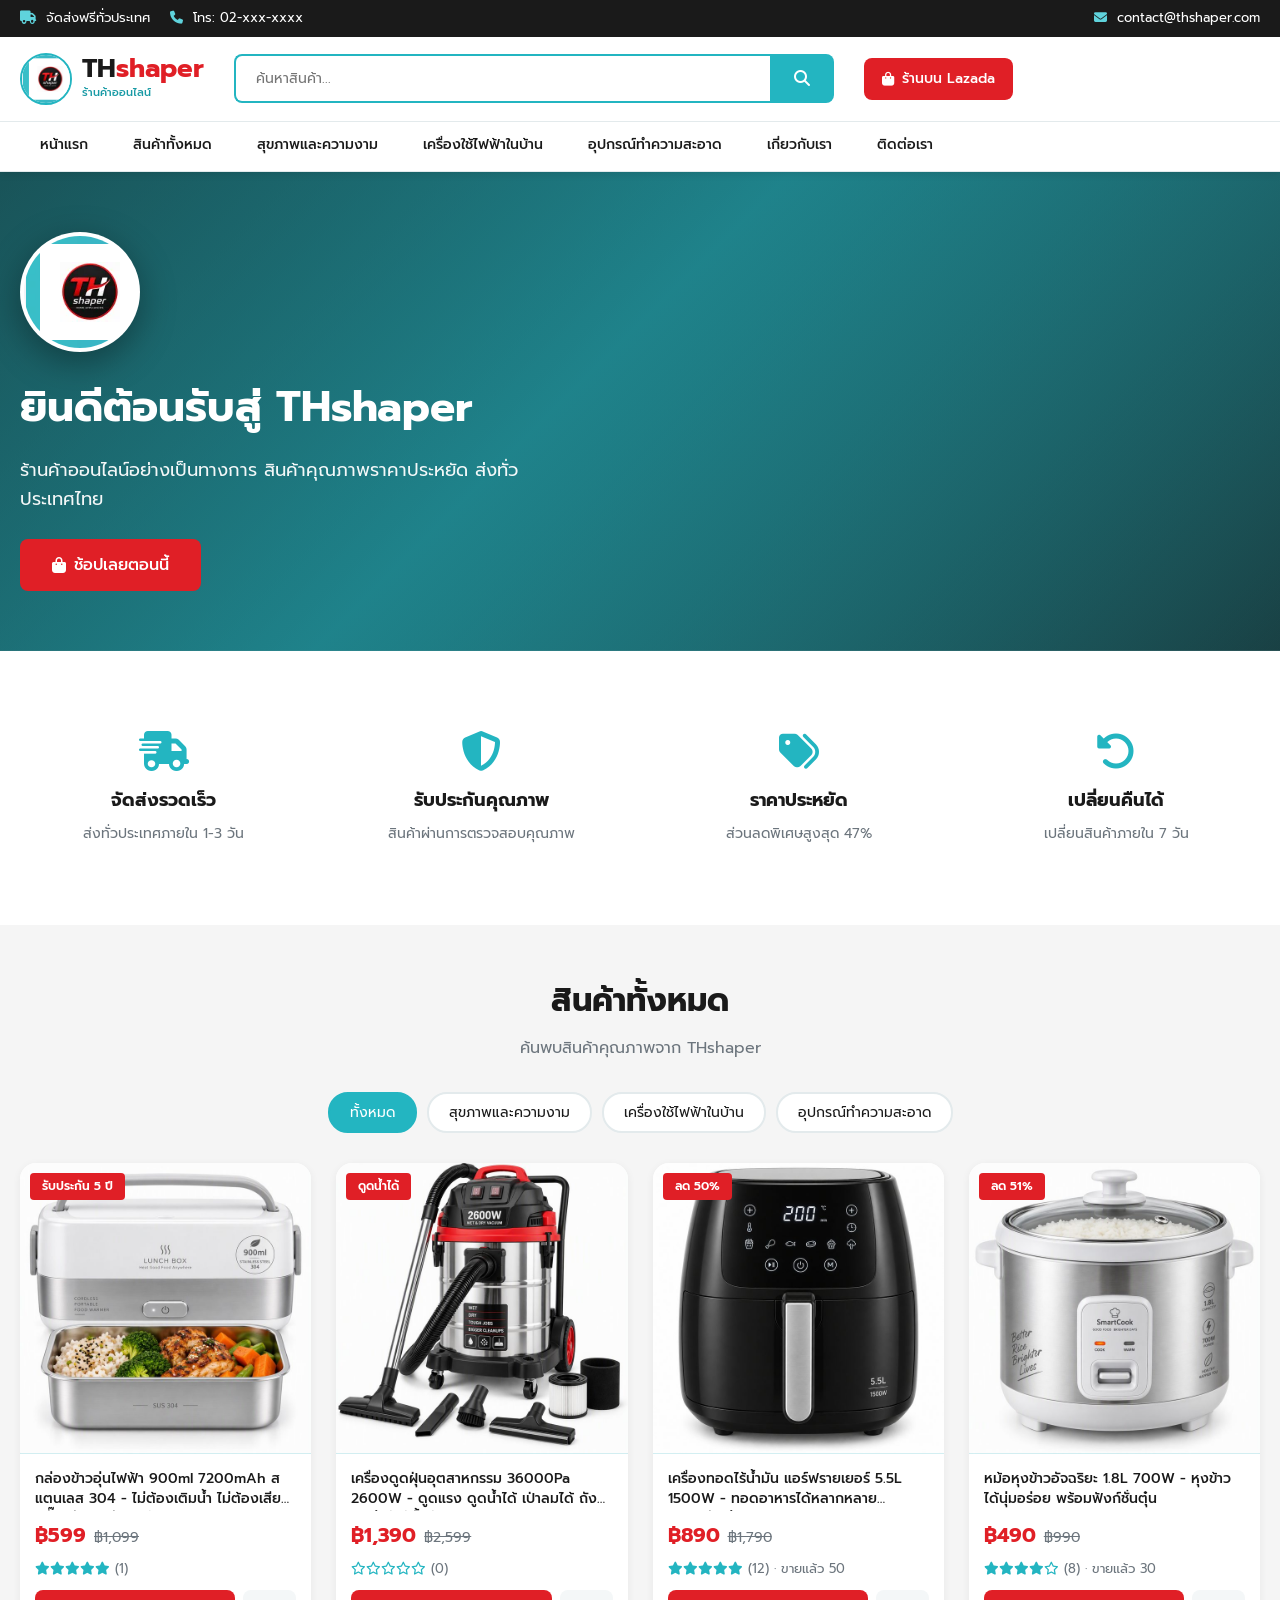
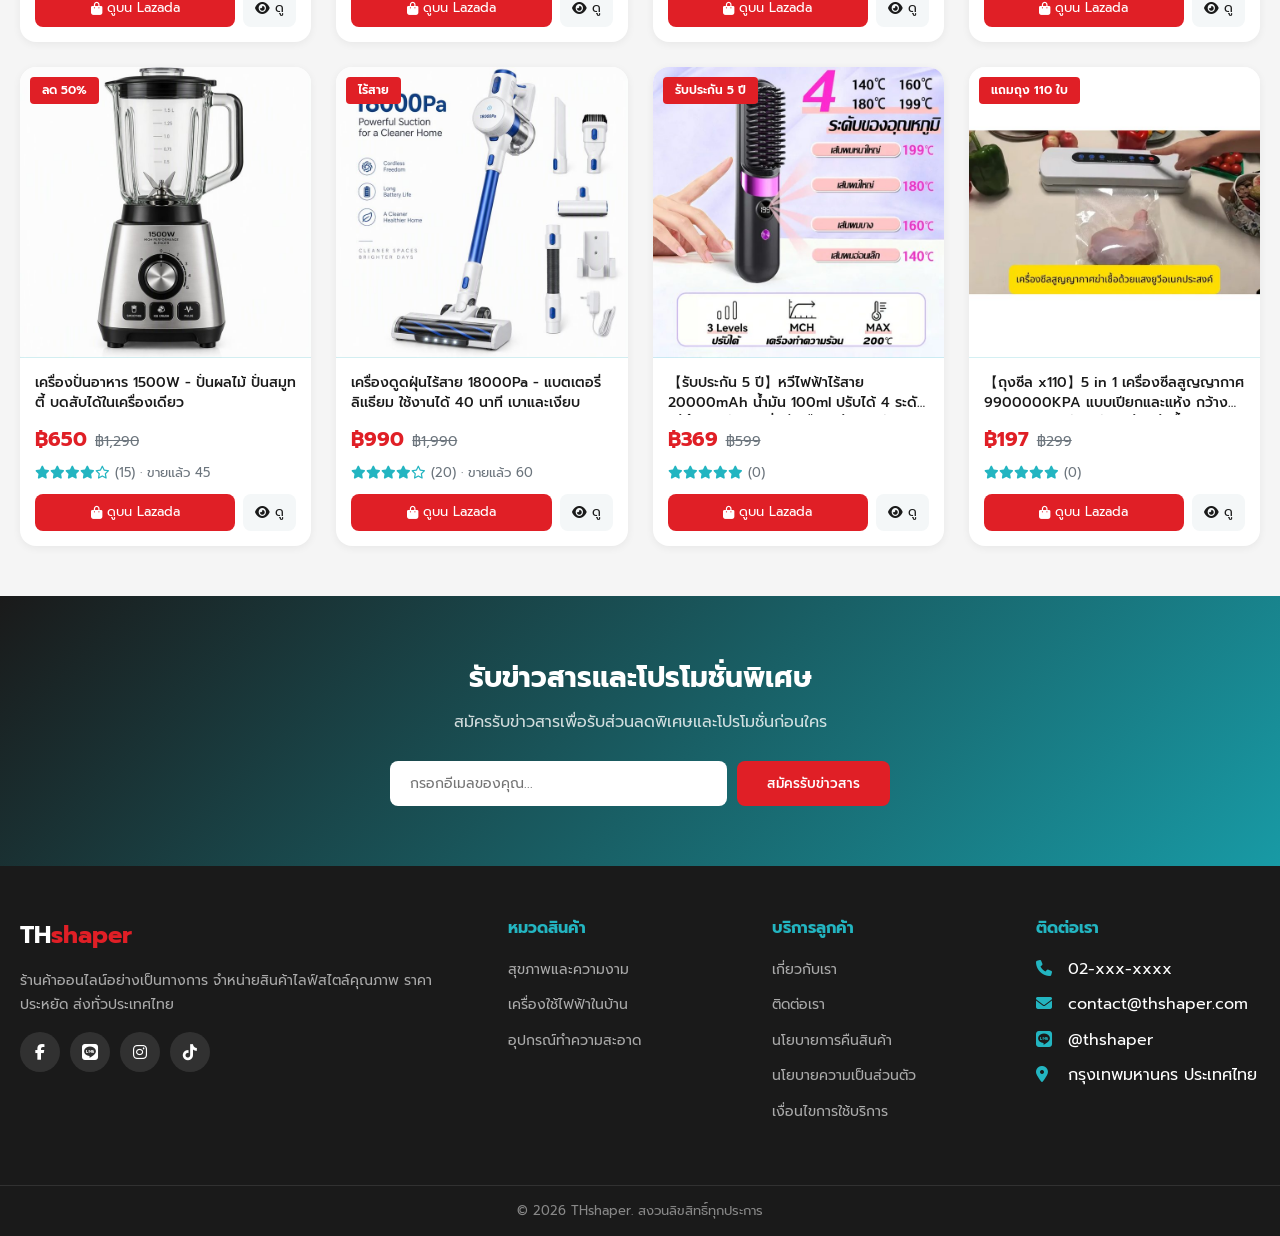
==== commit 038644ca: "Switch the 2 new products to the gallery images the user picked - product 9: image #4 of the Lazada " ====
--- a/THshaper.html
+++ b/THshaper.html
@@ -1660,7 +1660,7 @@
         discount: 38,
         category: "beauty",
         categoryName: "สุขภาพและความงาม",
-        image: "[data-uri]",
+        image: "[data-uri]",
         lazadaUrl: "https://www.lazada.co.th/products/pdp-i5837085697-s25648186984.html",
         rating: 5,
         reviewCount: 0,
@@ -1687,7 +1687,7 @@
         discount: 34,
         category: "home",
         categoryName: "เครื่องใช้ไฟฟ้าในบ้าน",
-        image: "[data-uri]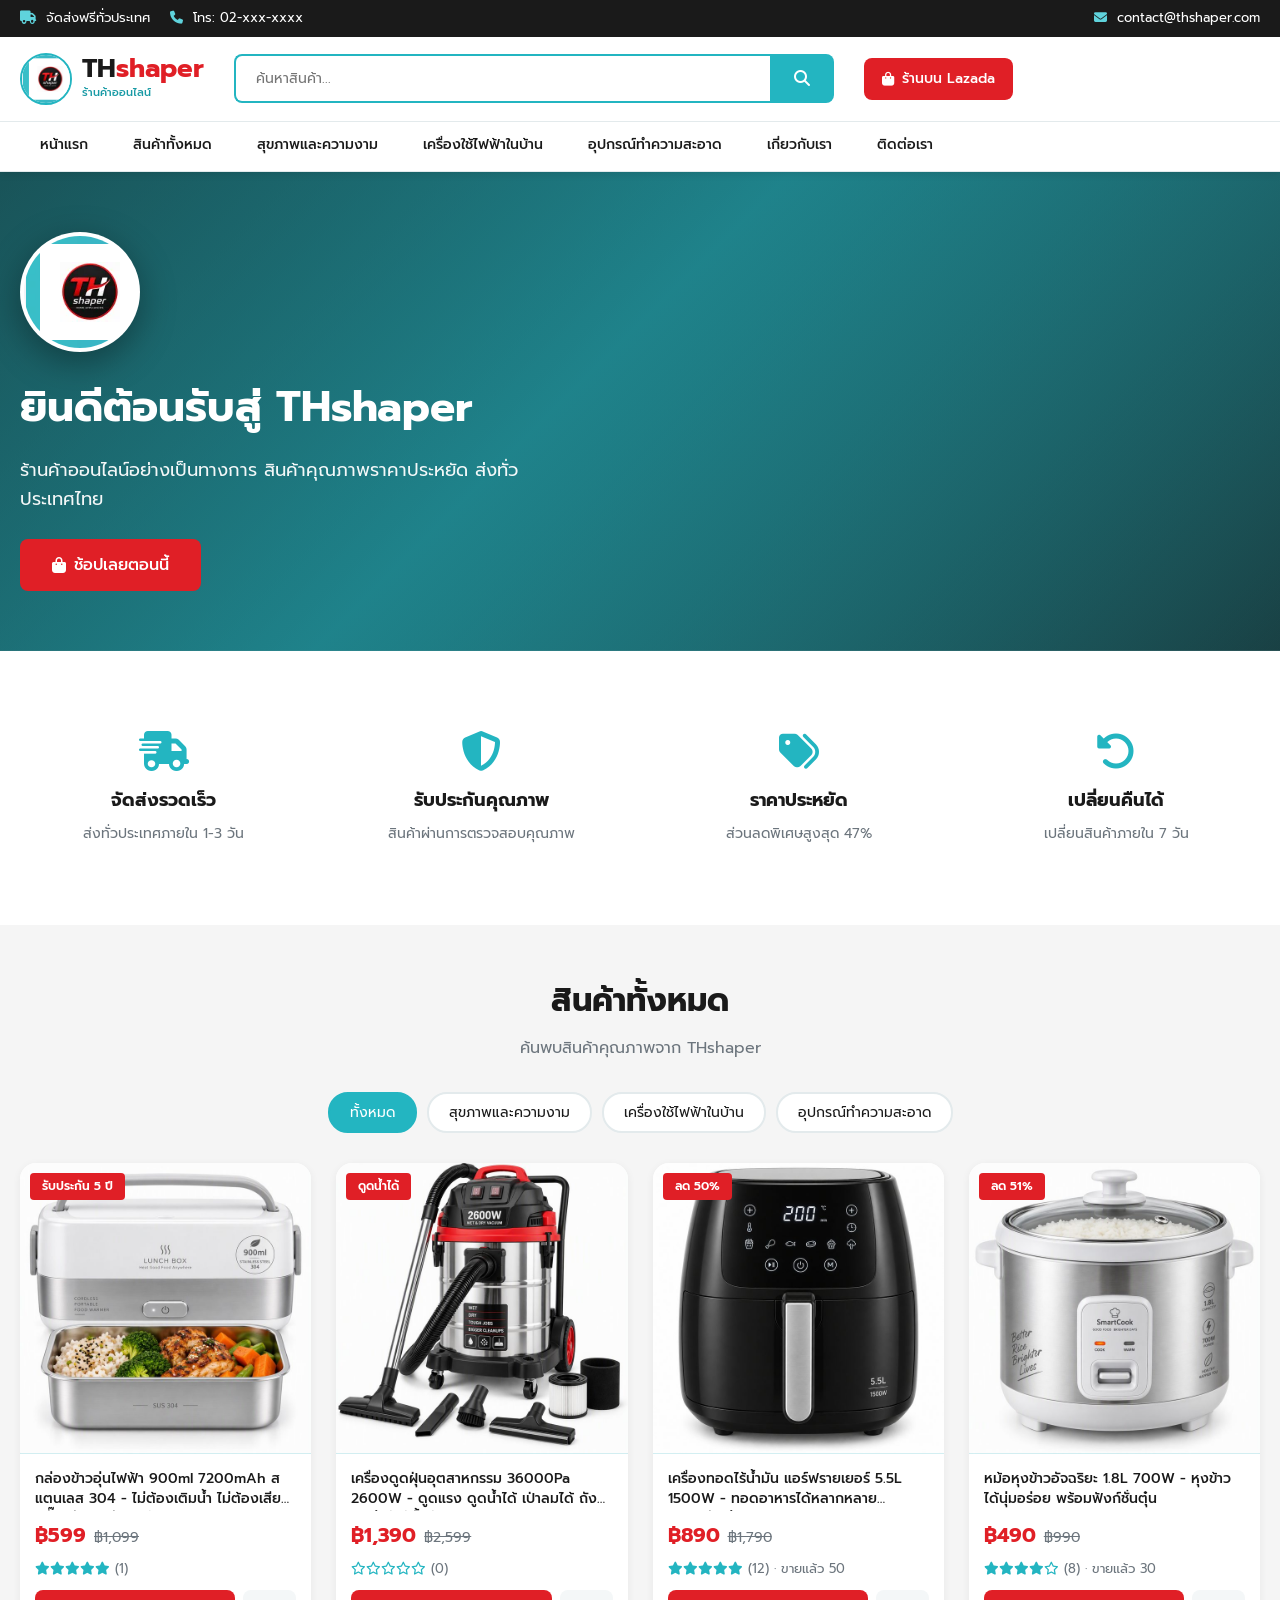
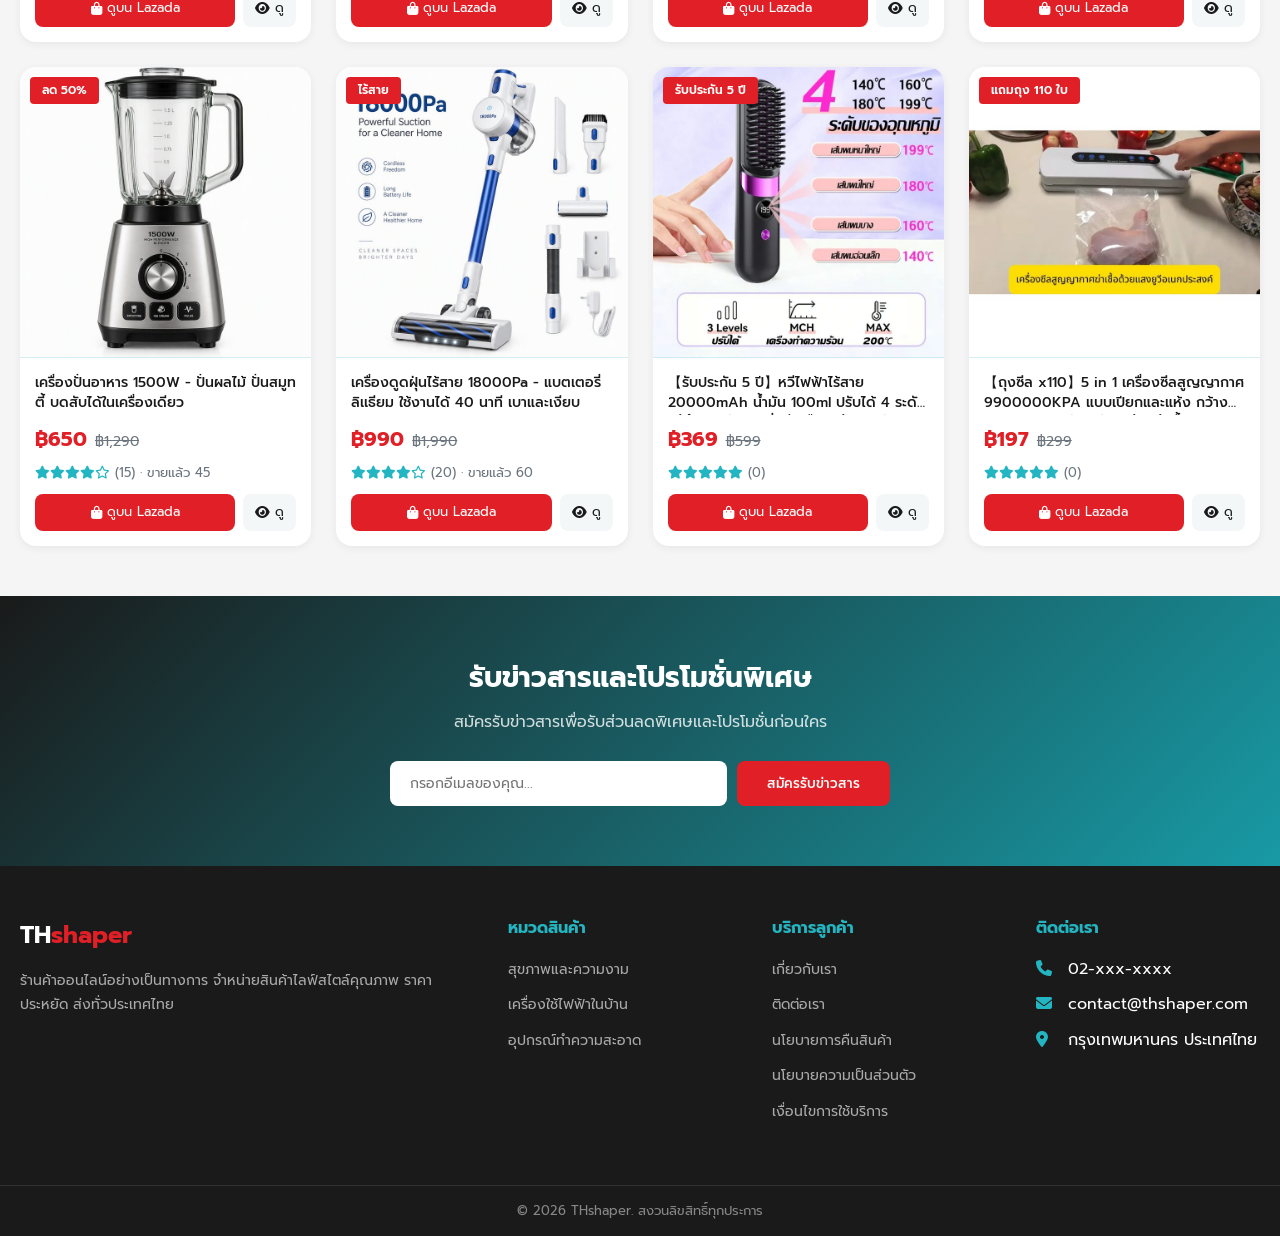
==== commit 053c6106: "Remove Facebook, LINE, Instagram and TikTok channel links" ====
--- a/THshaper.html
+++ b/THshaper.html
@@ -1013,28 +1013,6 @@
     color: var(--accent);
     margin-right: 8px;
     width: 18px;
-}
-
-.social-links {
-    display: flex;
-    gap: 10px;
-}
-
-.social-links a {
-    width: 40px;
-    height: 40px;
-    border-radius: 50%;
-    background: rgba(255, 255, 255, 0.1);
-    display: flex;
-    align-items: center;
-    justify-content: center;
-    color: white;
-    transition: var(--transition);
-}
-
-.social-links a:hover {
-    background: var(--teal);
-    transform: translateY(-3px);
 }
 
 .footer-bottom {
@@ -1395,20 +1373,6 @@
                             <p>contact@thshaper.com</p>
                         </div>
                     </div>
-                    <div class="contact-item">
-                        <i class="fab fa-line"></i>
-                        <div>
-                            <h3>LINE</h3>
-                            <p>@thshaper</p>
-                        </div>
-                    </div>
-                    <div class="contact-item">
-                        <i class="fab fa-facebook"></i>
-                        <div>
-                            <h3>Facebook</h3>
-                            <p>THshaper Thailand</p>
-                        </div>
-                    </div>
                 </div>
                 <div class="contact-form-wrapper">
                     <form class="contact-form" onsubmit="submitContact(event)">
@@ -1444,12 +1408,6 @@
                     <div class="footer-col">
                         <h3>TH<span class="logo-accent">shaper</span></h3>
                         <p>ร้านค้าออนไลน์อย่างเป็นทางการ จำหน่ายสินค้าไลฟ์สไตล์คุณภาพ ราคาประหยัด ส่งทั่วประเทศไทย</p>
-                        <div class="social-links">
-                            <a href="#"><i class="fab fa-facebook-f"></i></a>
-                            <a href="#"><i class="fab fa-line"></i></a>
-                            <a href="#"><i class="fab fa-instagram"></i></a>
-                            <a href="#"><i class="fab fa-tiktok"></i></a>
-                        </div>
                     </div>
                     <div class="footer-col">
                         <h4>หมวดสินค้า</h4>
@@ -1474,7 +1432,6 @@
                         <ul>
                             <li><i class="fas fa-phone"></i> 02-xxx-xxxx</li>
                             <li><i class="fas fa-envelope"></i> contact@thshaper.com</li>
-                            <li><i class="fab fa-line"></i> @thshaper</li>
                             <li><i class="fas fa-map-marker-alt"></i> กรุงเทพมหานคร ประเทศไทย</li>
                         </ul>
                     </div>
@@ -1716,8 +1673,6 @@
     description: "ร้านค้าออนไลน์ที่จำหน่ายสินค้าไลฟ์สไตล์คุณภาพ ครอบคลุมหมวดสุขภาพและความงาม เครื่องใช้ไฟฟ้าในบ้าน และอุปกรณ์ทำความสะอาด ส่งทั่วประเทศไทย",
     phone: "02-xxx-xxxx",
     email: "contact@thshaper.com",
-    line: "@thshaper",
-    facebook: "THshaper Thailand",
     address: "กรุงเทพมหานคร ประเทศไทย",
     lazadaUrl: "https://www.lazada.co.th/centreasu/"
 };
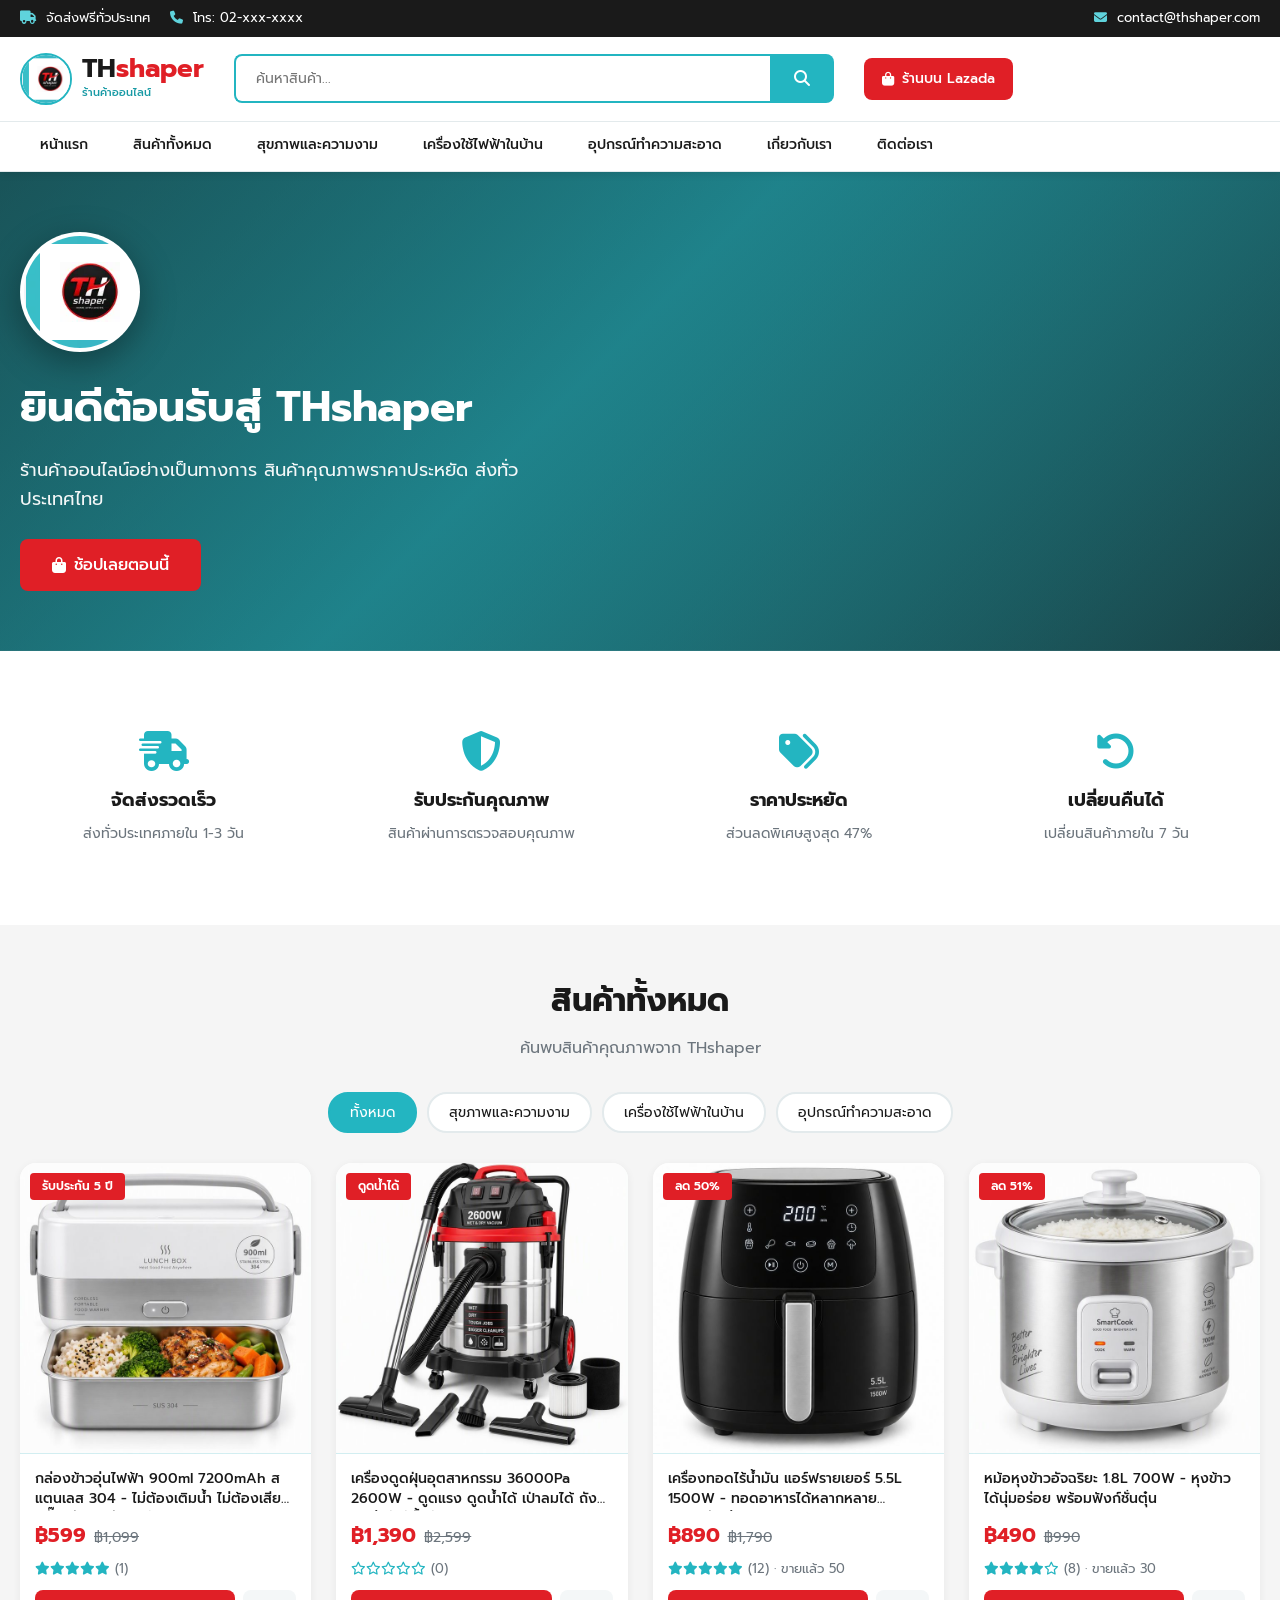
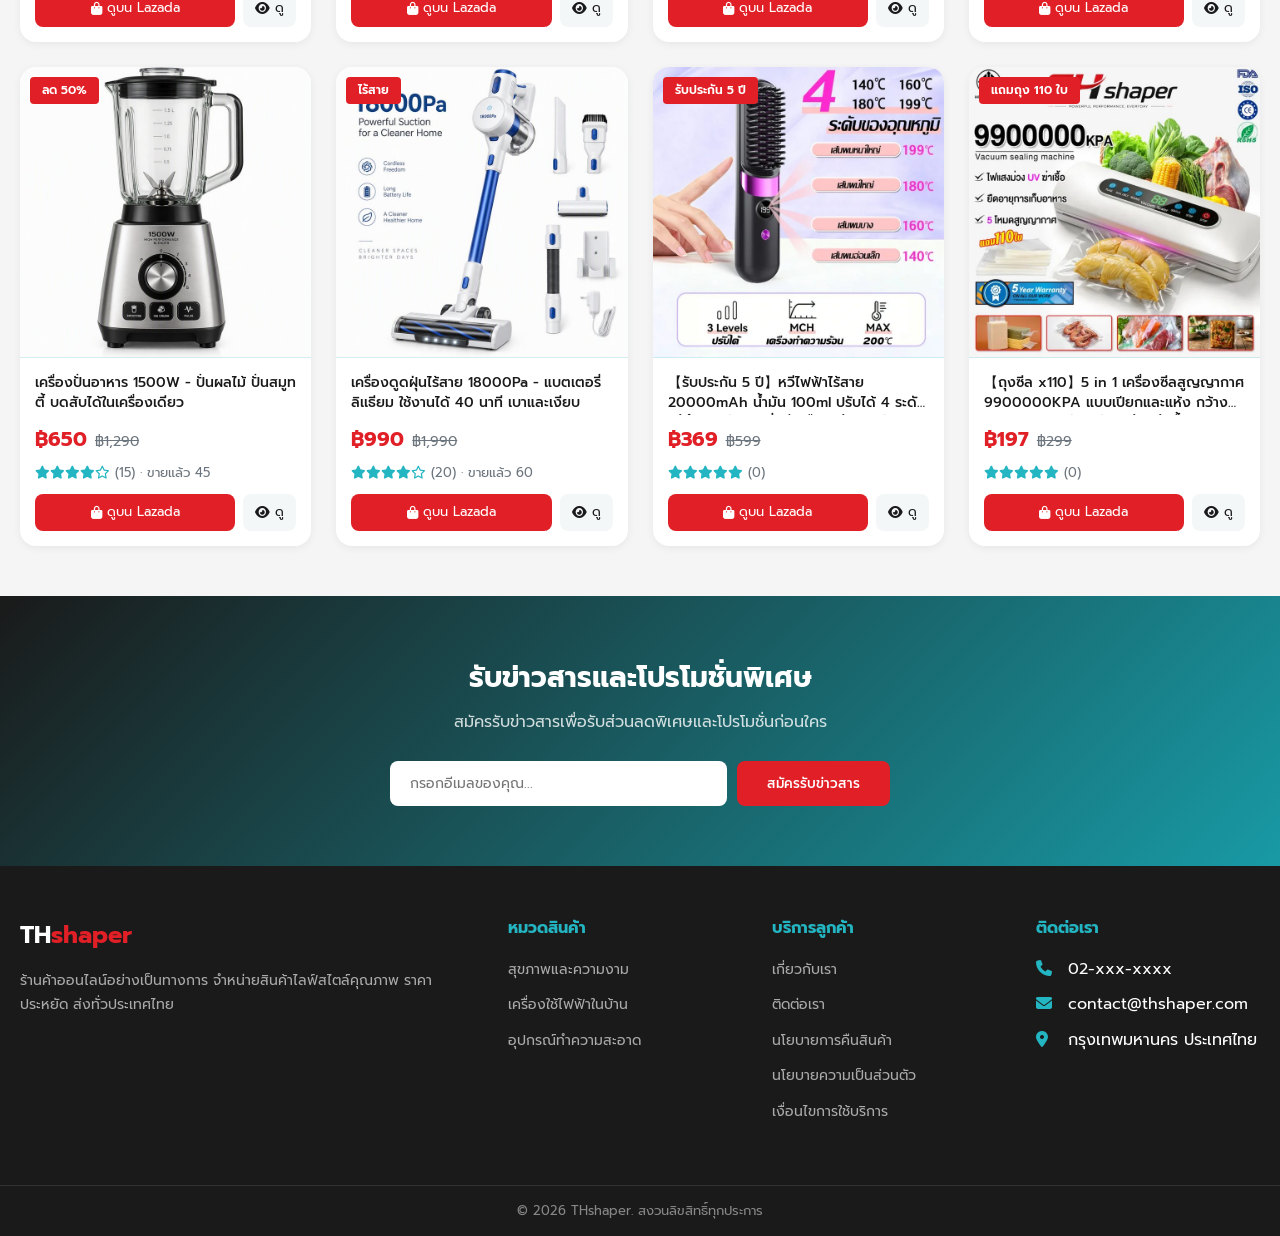
==== commit d46e5b8d: "Revert product 10 to its previous gallery image" ====
--- a/THshaper.html
+++ b/THshaper.html
@@ -1644,7 +1644,7 @@
         discount: 34,
         category: "home",
         categoryName: "เครื่องใช้ไฟฟ้าในบ้าน",
-        image: "[data-uri]",
+        image: "[data-uri]",
         lazadaUrl: "https://www.lazada.co.th/products/pdp-i16115487884-s126994725624.html",
         rating: 5,
         reviewCount: 0,
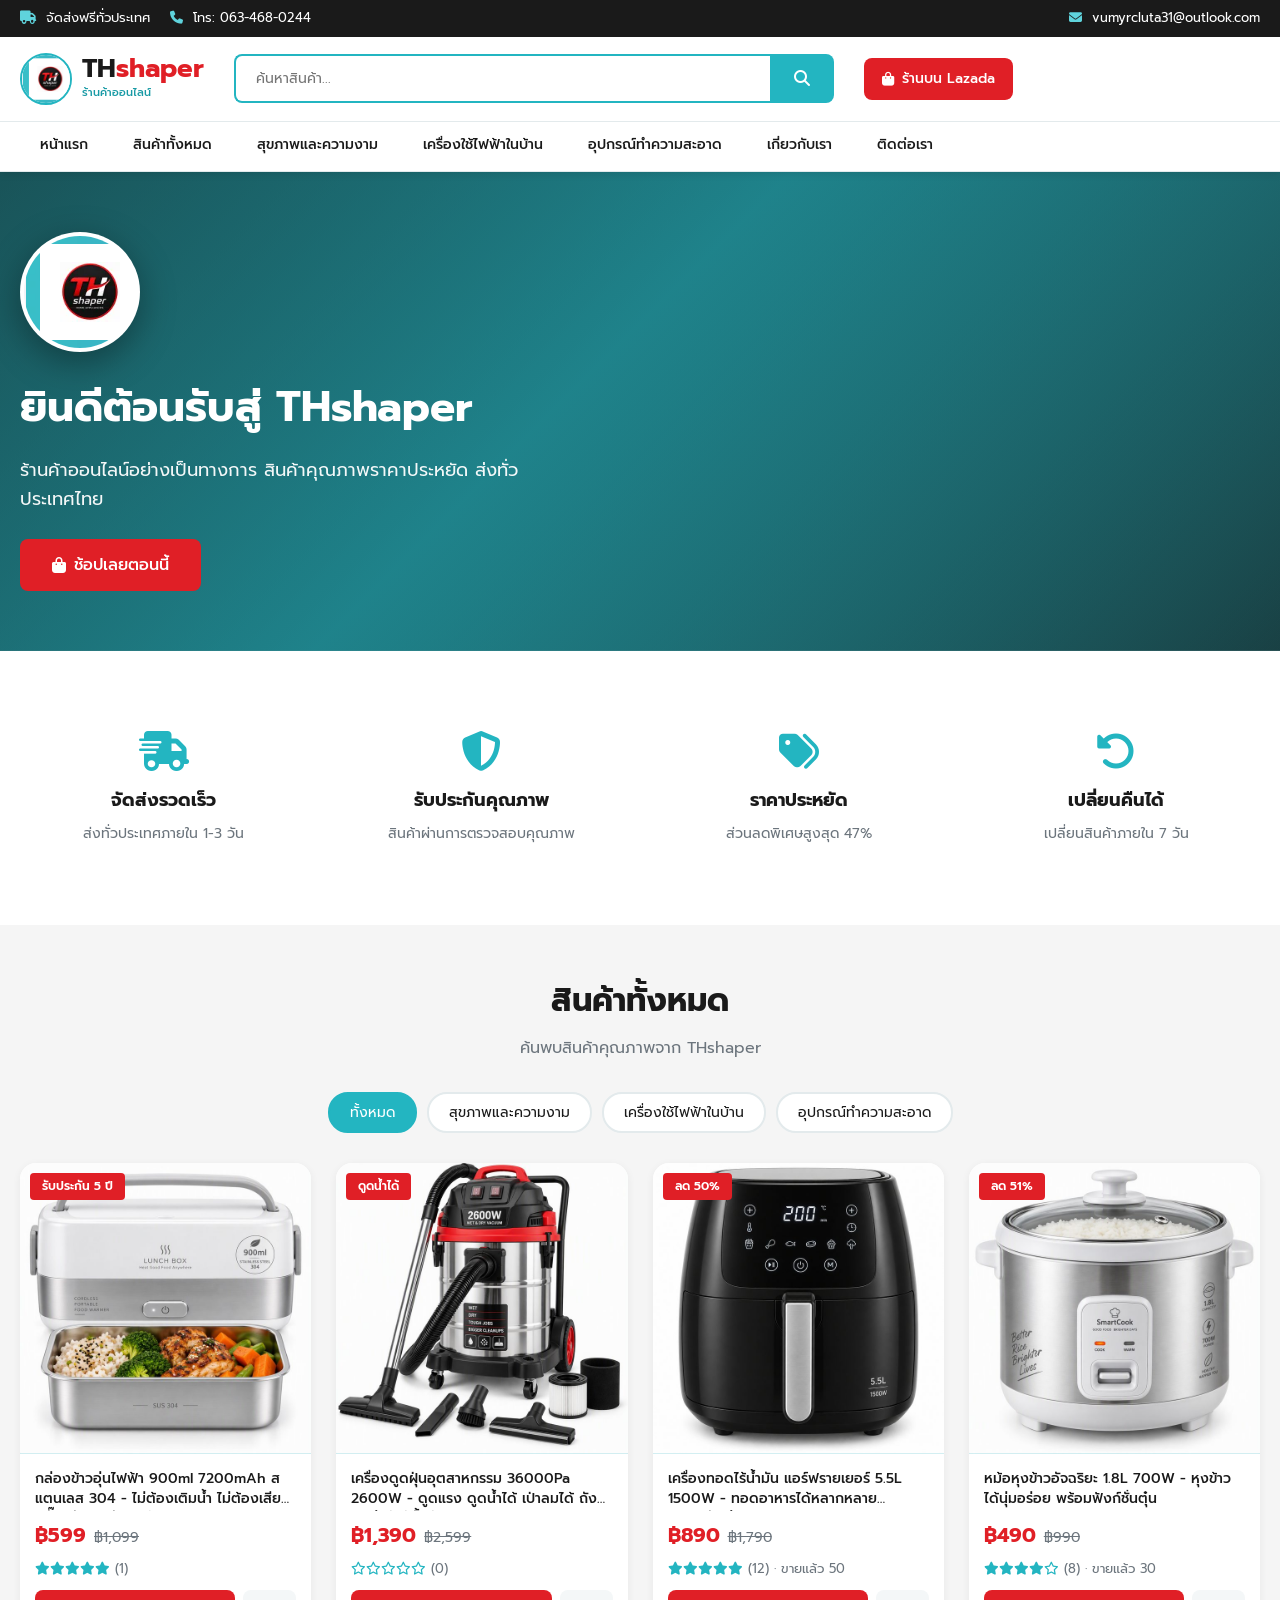
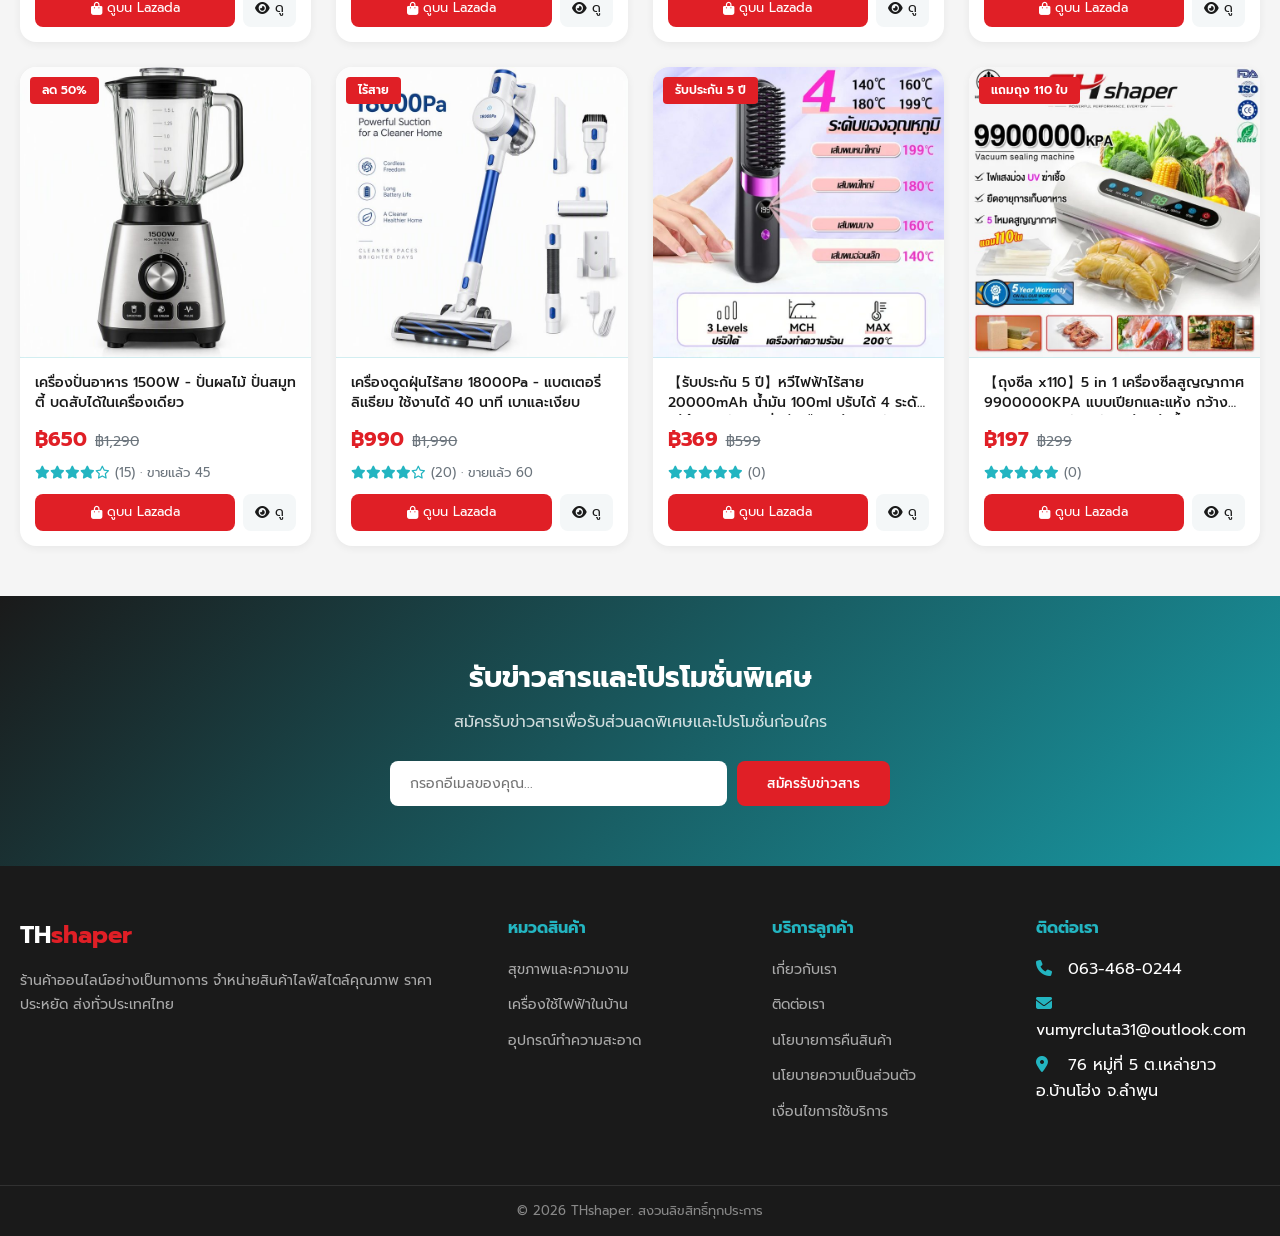
==== commit 70e4d8f8: "Update store contact details (phone, email, address)" ====
--- a/THshaper.html
+++ b/THshaper.html
@@ -22,8 +22,13 @@
         "name": "THshaper",
         "description": "ร้านค้าออนไลน์อย่างเป็นทางการ จำหน่ายสินค้าไลฟ์สไตล์คุณภาพ",
         "url": "https://thshaper-store.google.com",
+        "telephone": "+66634680244",
+        "email": "vumyrcluta31@outlook.com",
         "address": {
             "@type": "PostalAddress",
+            "streetAddress": "76 หมู่ที่ 5 ต.เหล่ายาว",
+            "addressLocality": "อ.บ้านโฮ่ง",
+            "addressRegion": "จ.ลำพูน",
             "addressCountry": "TH"
         }
     }
@@ -1172,10 +1177,10 @@
             <div class="container">
                 <div class="header-top-left">
                     <span><i class="fas fa-truck"></i> จัดส่งฟรีทั่วประเทศ</span>
-                    <span><i class="fas fa-phone"></i> โทร: 02-xxx-xxxx</span>
+                    <span><i class="fas fa-phone"></i> โทร: 063-468-0244</span>
                 </div>
                 <div class="header-top-right">
-                    <span><i class="fas fa-envelope"></i> contact@thshaper.com</span>
+                    <span><i class="fas fa-envelope"></i> vumyrcluta31@outlook.com</span>
                 </div>
             </div>
         </div>
@@ -1356,21 +1361,21 @@
                         <i class="fas fa-map-marker-alt"></i>
                         <div>
                             <h3>ที่อยู่</h3>
-                            <p>กรุงเทพมหานคร ประเทศไทย</p>
+                            <p>76 หมู่ที่ 5 ต.เหล่ายาว อ.บ้านโฮ่ง จ.ลำพูน</p>
                         </div>
                     </div>
                     <div class="contact-item">
                         <i class="fas fa-phone"></i>
                         <div>
                             <h3>โทรศัพท์</h3>
-                            <p>02-xxx-xxxx</p>
+                            <p>063-468-0244</p>
                         </div>
                     </div>
                     <div class="contact-item">
                         <i class="fas fa-envelope"></i>
                         <div>
                             <h3>อีเมล</h3>
-                            <p>contact@thshaper.com</p>
+                            <p>vumyrcluta31@outlook.com</p>
                         </div>
                     </div>
                 </div>
@@ -1430,9 +1435,9 @@
                     <div class="footer-col">
                         <h4>ติดต่อเรา</h4>
                         <ul>
-                            <li><i class="fas fa-phone"></i> 02-xxx-xxxx</li>
-                            <li><i class="fas fa-envelope"></i> contact@thshaper.com</li>
-                            <li><i class="fas fa-map-marker-alt"></i> กรุงเทพมหานคร ประเทศไทย</li>
+                            <li><i class="fas fa-phone"></i> 063-468-0244</li>
+                            <li><i class="fas fa-envelope"></i> vumyrcluta31@outlook.com</li>
+                            <li><i class="fas fa-map-marker-alt"></i> 76 หมู่ที่ 5 ต.เหล่ายาว อ.บ้านโฮ่ง จ.ลำพูน</li>
                         </ul>
                     </div>
                 </div>
@@ -1671,9 +1676,9 @@
     nameThai: "ทีเอชเชปเปอร์",
     tagline: "ร้านค้าออนไลน์อย่างเป็นทางการ",
     description: "ร้านค้าออนไลน์ที่จำหน่ายสินค้าไลฟ์สไตล์คุณภาพ ครอบคลุมหมวดสุขภาพและความงาม เครื่องใช้ไฟฟ้าในบ้าน และอุปกรณ์ทำความสะอาด ส่งทั่วประเทศไทย",
-    phone: "02-xxx-xxxx",
-    email: "contact@thshaper.com",
-    address: "กรุงเทพมหานคร ประเทศไทย",
+    phone: "063-468-0244",
+    email: "vumyrcluta31@outlook.com",
+    address: "76 หมู่ที่ 5 ต.เหล่ายาว อ.บ้านโฮ่ง จ.ลำพูน",
     lazadaUrl: "https://www.lazada.co.th/centreasu/"
 };
 
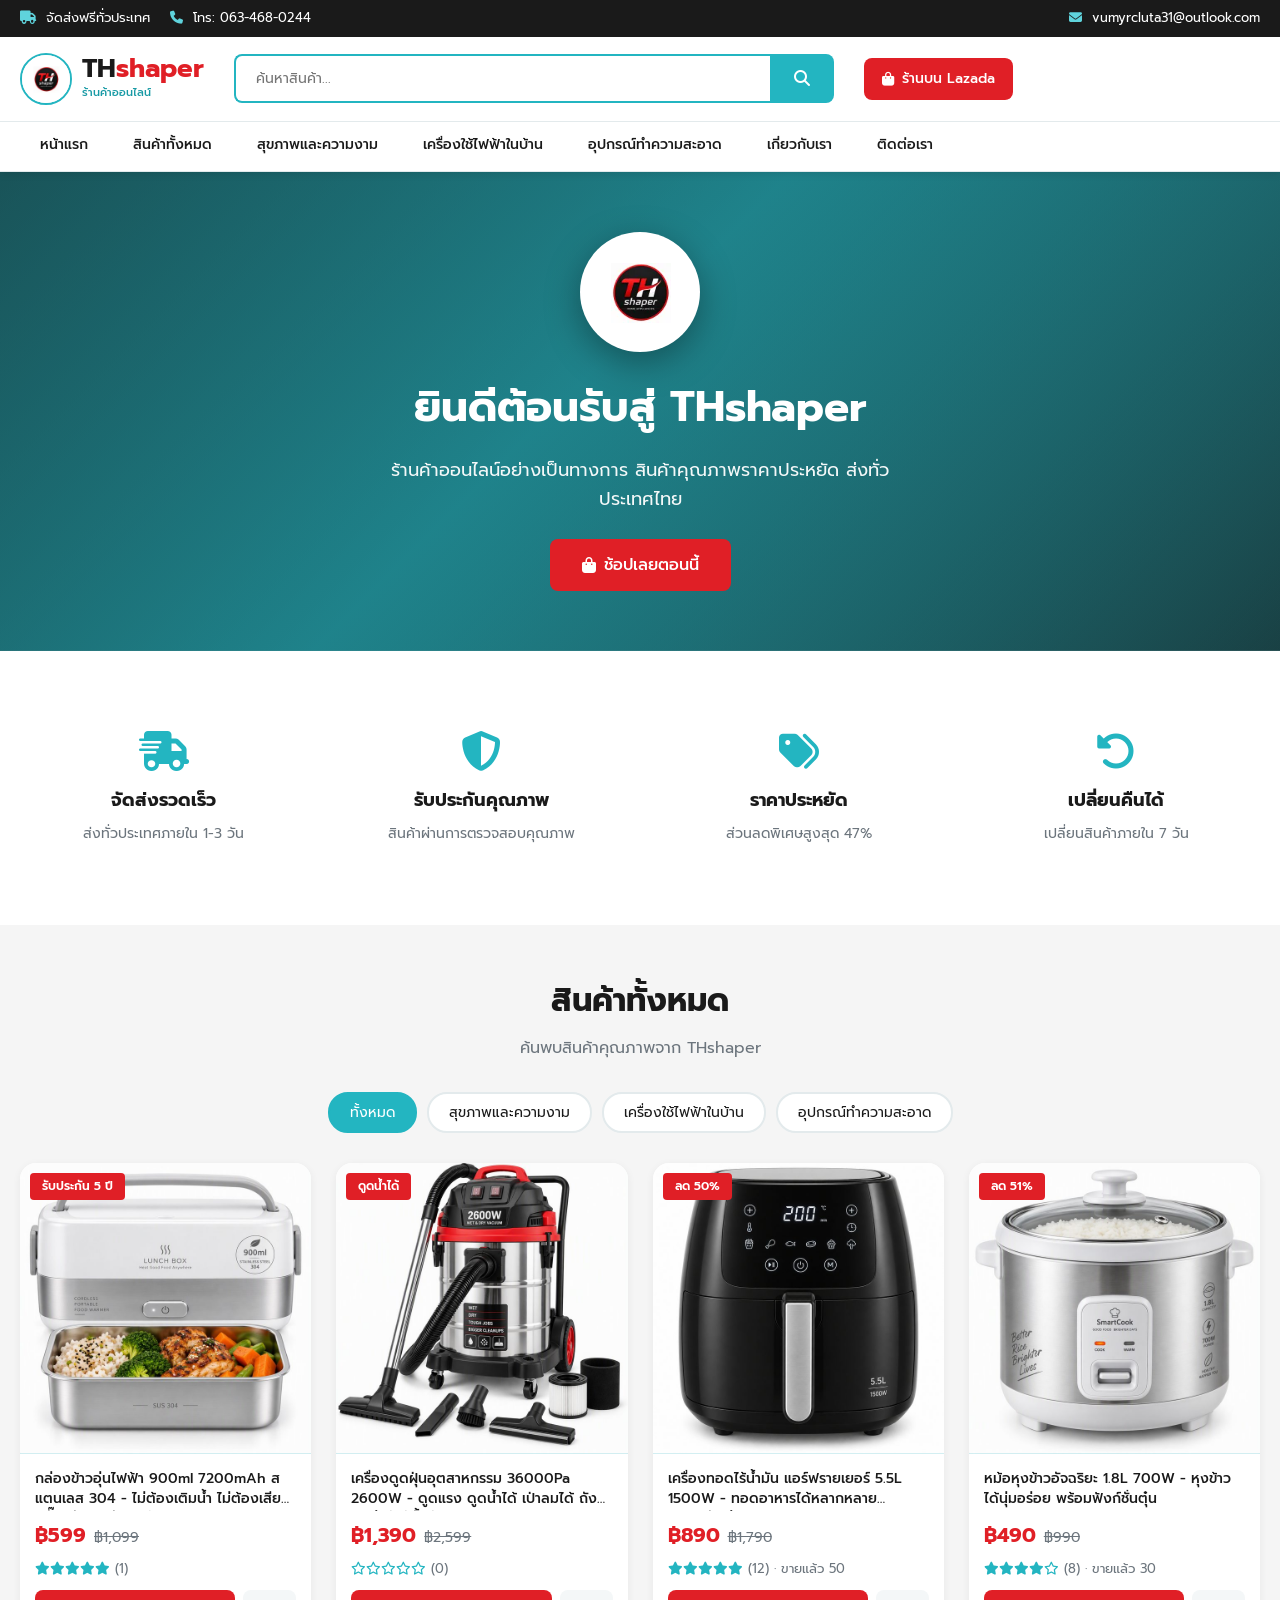
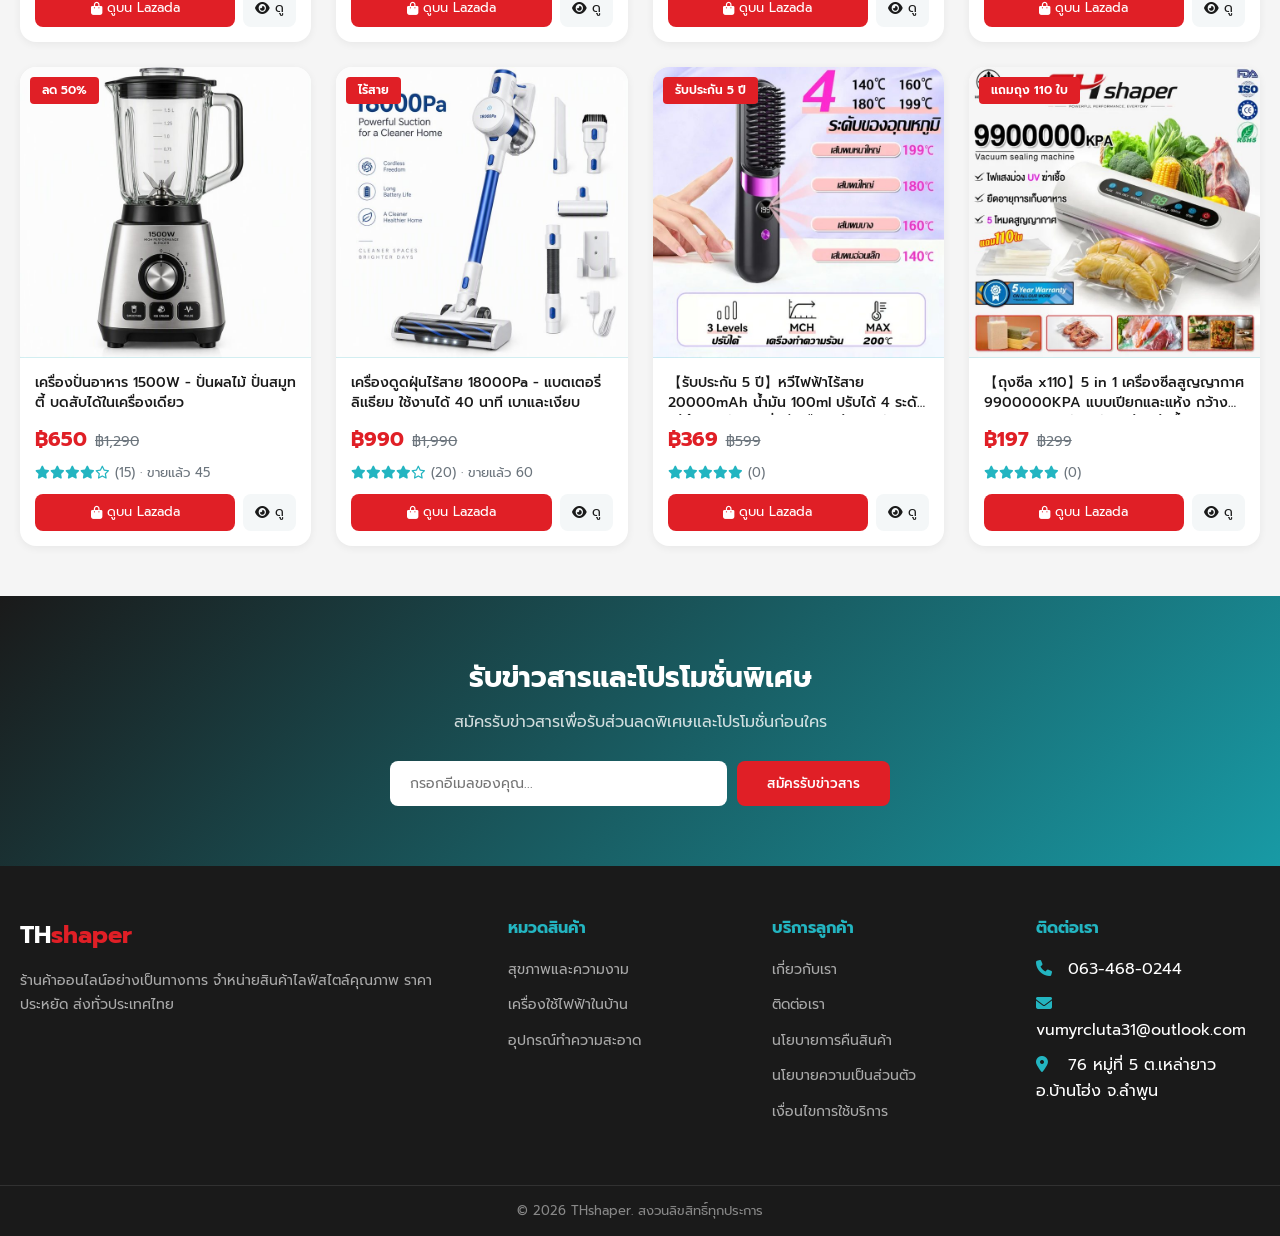
==== commit b621953c: "Centre the hero logo badge and re-centre the logo artwork" ====
--- a/THshaper.html
+++ b/THshaper.html
@@ -343,15 +343,21 @@
     padding: 60px 0;
 }
 
+.hero-content {
+    text-align: center;
+}
+
 .hero-logo {
+    display: block;
     width: 120px;
     height: 120px;
     border-radius: 50%;
     object-fit: cover;
+    object-position: center;
     background: white;
     border: 4px solid rgba(255, 255, 255, 0.9);
     box-shadow: 0 10px 35px rgba(0, 0, 0, 0.35);
-    margin-bottom: 22px;
+    margin: 0 auto 22px;
 }
 
 .hero-content h2 {
@@ -362,7 +368,7 @@
 
 .hero-content p {
     font-size: 18px;
-    margin-bottom: 25px;
+    margin: 0 auto 25px;
     opacity: 0.95;
     max-width: 500px;
 }
@@ -1115,7 +1121,7 @@
     .hero-logo {
         width: 90px;
         height: 90px;
-        margin-bottom: 16px;
+        margin: 0 auto 16px;
     }
     
     .hero-content p {
@@ -1189,7 +1195,7 @@
             <div class="container">
                 <div class="header-flex">
                     <div class="logo" onclick="showPage('home')">
-                        <img src="[data-uri]" alt="THshaper Logo" class="logo-img">
+                        <img src="[data-uri]" alt="THshaper Logo" class="logo-img">
                         <div class="logo-text">
                             <h1>TH<span class="logo-accent">shaper</span></h1>
                             <p>ร้านค้าออนไลน์</p>
@@ -1232,7 +1238,7 @@
             <div class="hero-overlay">
                 <div class="container">
                     <div class="hero-content">
-                        <img src="[data-uri]" alt="THshaper" class="hero-logo">
+                        <img src="[data-uri]" alt="THshaper" class="hero-logo">
                         <h2>ยินดีต้อนรับสู่ THshaper</h2>
                         <p>ร้านค้าออนไลน์อย่างเป็นทางการ สินค้าคุณภาพราคาประหยัด ส่งทั่วประเทศไทย</p>
                         <button class="btn btn-primary btn-lg" onclick="filterCategory('all')">
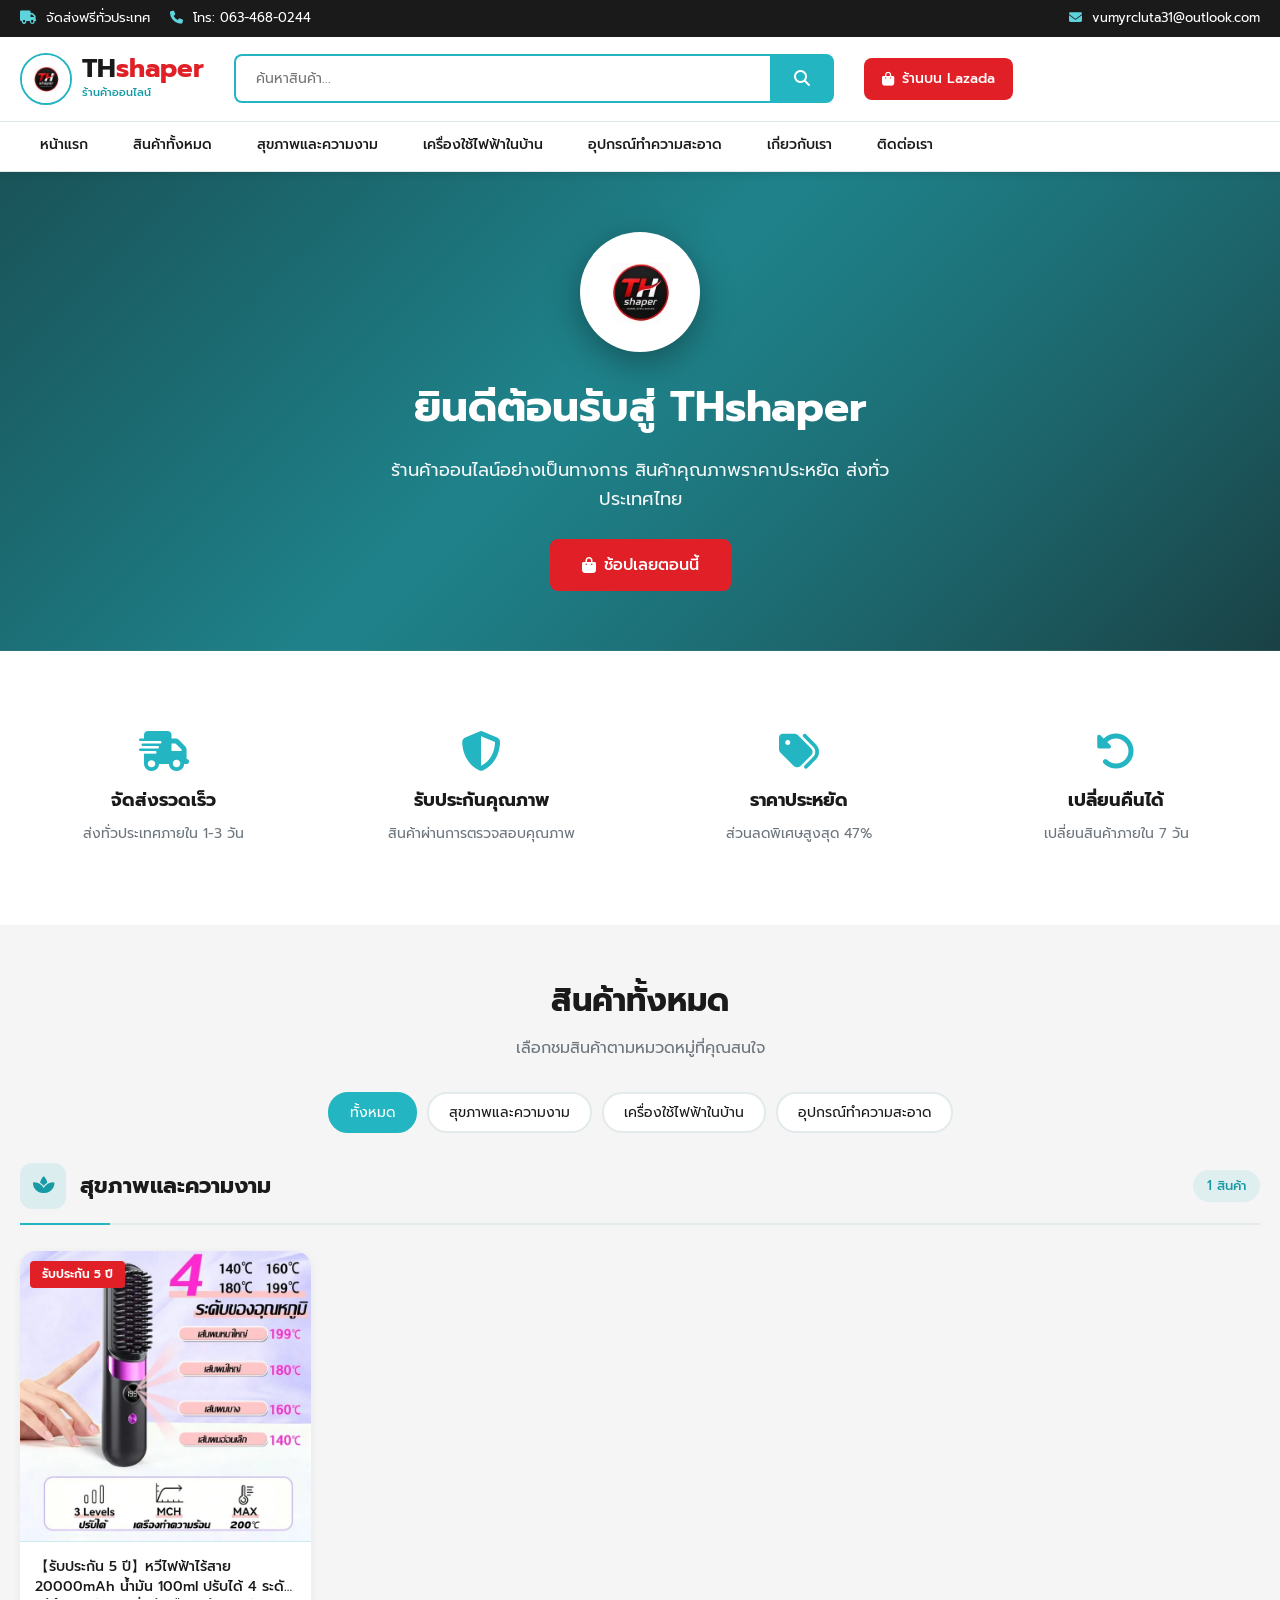
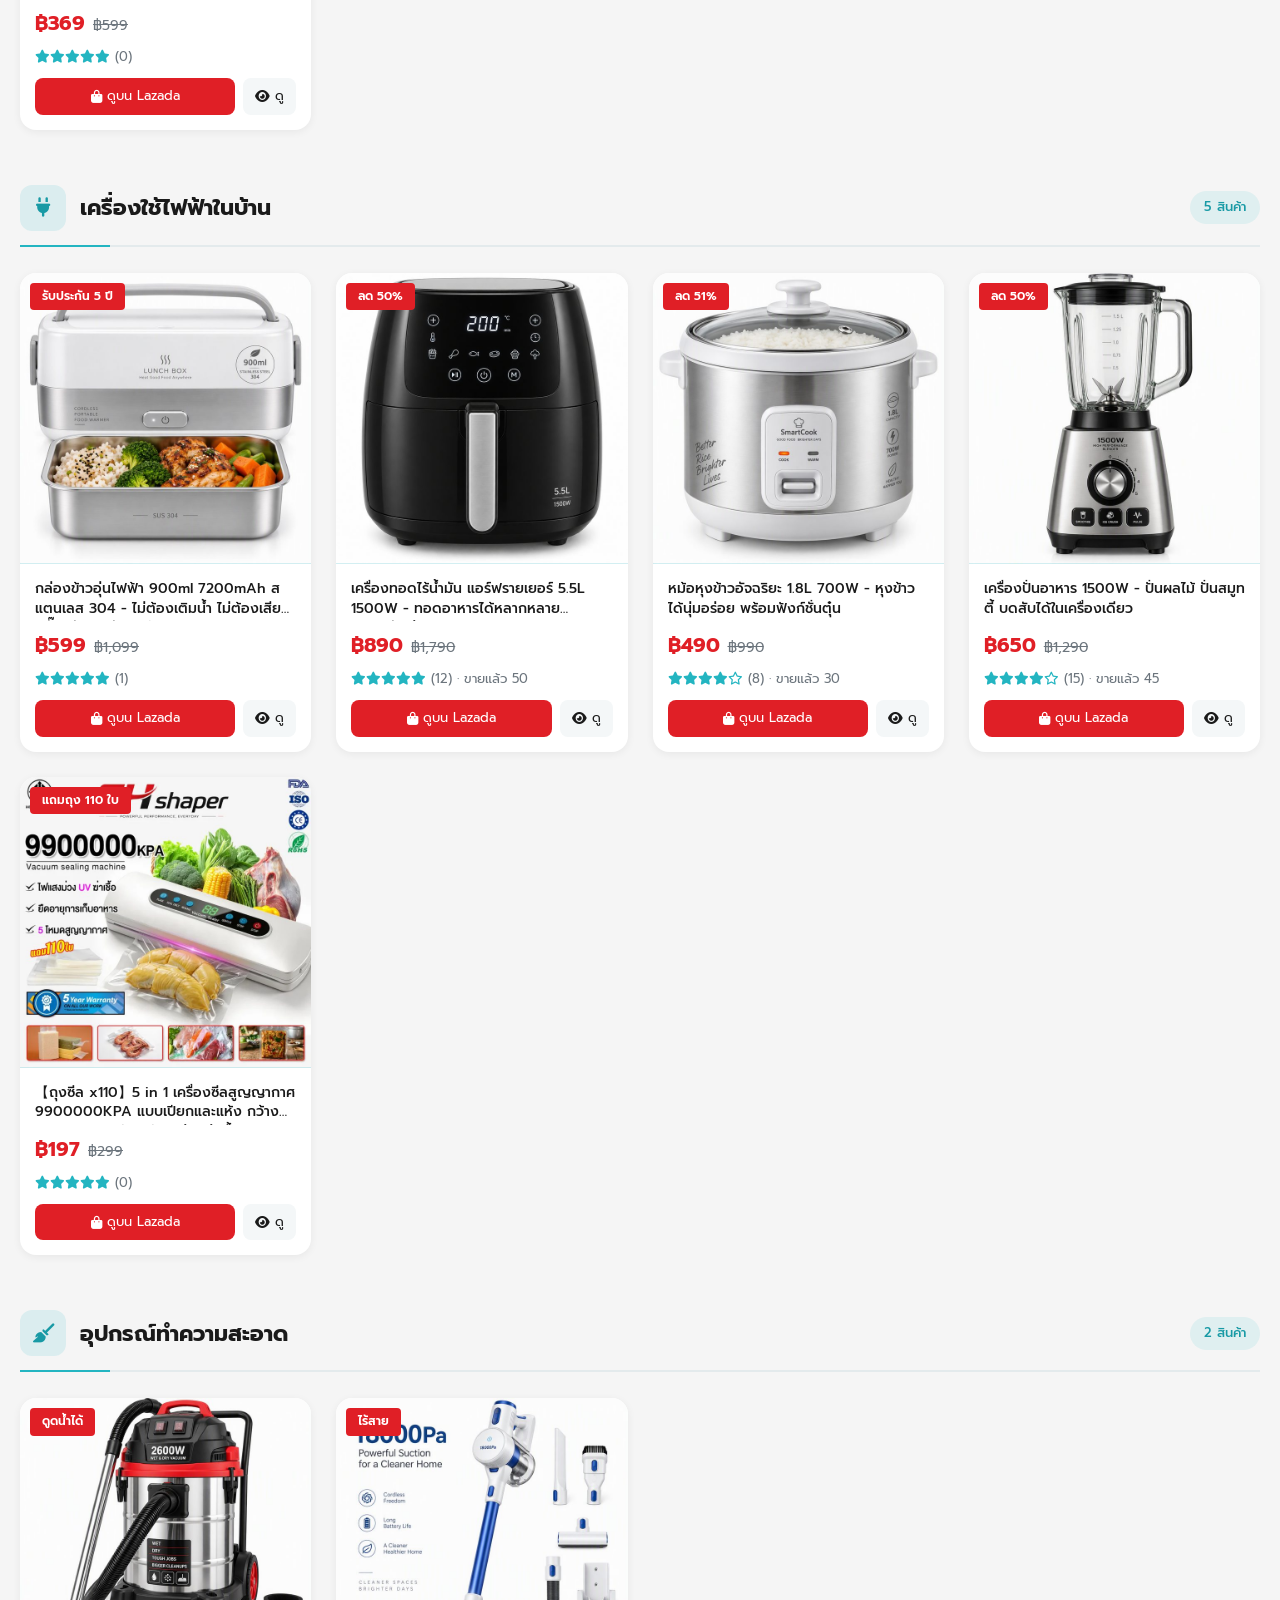
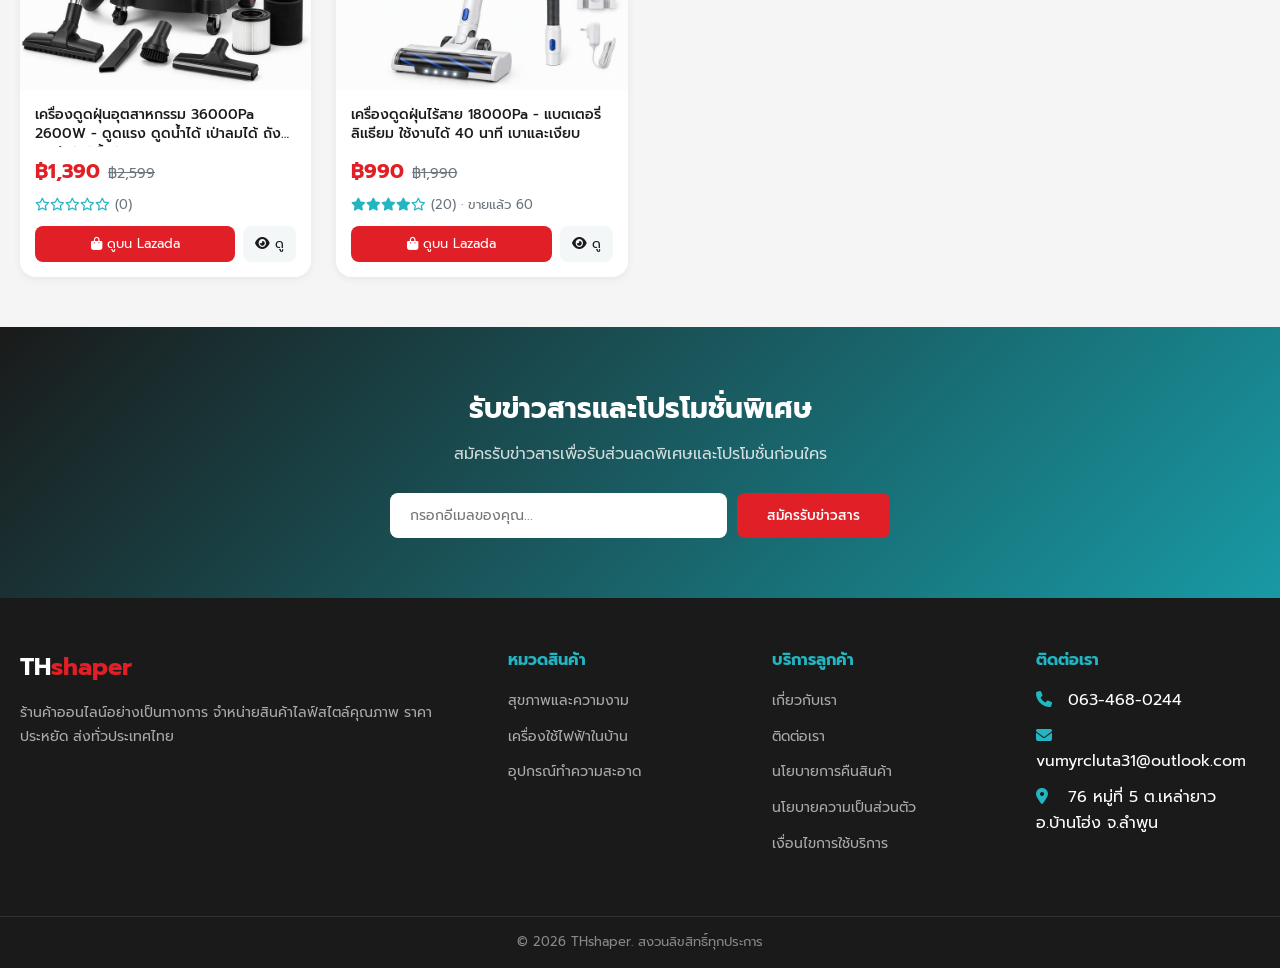
==== commit b5c33ad3: "Group products into clearly separated category sections" ====
--- a/THshaper.html
+++ b/THshaper.html
@@ -465,6 +465,80 @@
     border-color: var(--teal);
 }
 
+/* Products container (holds one block per category) */
+.products-container {
+    display: block;
+}
+
+.products-empty {
+    text-align: center;
+    padding: 50px 20px;
+    color: var(--gray);
+    font-size: 16px;
+}
+
+/* Category blocks - each category is a clearly separated section */
+.category-block {
+    margin-bottom: 55px;
+}
+
+.category-block:last-child {
+    margin-bottom: 0;
+}
+
+.category-head {
+    display: flex;
+    align-items: center;
+    gap: 14px;
+    padding-bottom: 14px;
+    margin-bottom: 26px;
+    border-bottom: 2px solid var(--gray-border);
+    position: relative;
+}
+
+/* short teal accent sitting on top of the divider */
+.category-head::after {
+    content: '';
+    position: absolute;
+    left: 0;
+    bottom: -2px;
+    width: 90px;
+    height: 2px;
+    background: var(--teal);
+}
+
+.category-icon {
+    width: 46px;
+    height: 46px;
+    border-radius: 12px;
+    background: rgba(35, 181, 193, 0.12);
+    color: var(--teal-dark);
+    display: flex;
+    align-items: center;
+    justify-content: center;
+    font-size: 19px;
+    flex-shrink: 0;
+}
+
+.category-head h3 {
+    font-size: 22px;
+    font-weight: 700;
+    color: var(--dark);
+    margin: 0;
+}
+
+.category-count {
+    margin-left: auto;
+    flex-shrink: 0;
+    font-size: 13px;
+    font-weight: 500;
+    color: var(--teal-dark);
+    background: rgba(35, 181, 193, 0.1);
+    padding: 6px 14px;
+    border-radius: 20px;
+    white-space: nowrap;
+}
+
 /* Products Grid */
 .products-grid {
     display: grid;
@@ -1131,6 +1205,32 @@
     .products-grid {
         grid-template-columns: repeat(2, 1fr);
         gap: 15px;
+    }
+    
+    .category-block {
+        margin-bottom: 38px;
+    }
+    
+    .category-head {
+        gap: 10px;
+        padding-bottom: 11px;
+        margin-bottom: 18px;
+    }
+    
+    .category-icon {
+        width: 38px;
+        height: 38px;
+        border-radius: 10px;
+        font-size: 16px;
+    }
+    
+    .category-head h3 {
+        font-size: 16.5px;
+    }
+    
+    .category-count {
+        font-size: 11.5px;
+        padding: 5px 10px;
     }
     
     .product-detail {
@@ -1282,18 +1382,18 @@
             <div class="container">
                 <div class="section-header">
                     <h2>สินค้าทั้งหมด</h2>
-                    <p>ค้นพบสินค้าคุณภาพจาก THshaper</p>
+                    <p>เลือกชมสินค้าตามหมวดหมู่ที่คุณสนใจ</p>
                 </div>
                 
-                <div class="filter-bar">
-                    <button class="filter-btn active" onclick="filterCategory('all')">ทั้งหมด</button>
-                    <button class="filter-btn" onclick="filterCategory('beauty')">สุขภาพและความงาม</button>
-                    <button class="filter-btn" onclick="filterCategory('home')">เครื่องใช้ไฟฟ้าในบ้าน</button>
-                    <button class="filter-btn" onclick="filterCategory('cleaning')">อุปกรณ์ทำความสะอาด</button>
+                <div class="filter-bar" id="filterBar">
+                    <button class="filter-btn active" data-category="all" onclick="filterCategory('all')">ทั้งหมด</button>
+                    <button class="filter-btn" data-category="beauty" onclick="filterCategory('beauty')">สุขภาพและความงาม</button>
+                    <button class="filter-btn" data-category="home" onclick="filterCategory('home')">เครื่องใช้ไฟฟ้าในบ้าน</button>
+                    <button class="filter-btn" data-category="cleaning" onclick="filterCategory('cleaning')">อุปกรณ์ทำความสะอาด</button>
                 </div>
                 
-                <div class="products-grid" id="productsGrid">
-                    <!-- Products will be inserted by JavaScript -->
+                <div class="products-container" id="productsGrid">
+                    <!-- Category blocks will be inserted by JavaScript -->
                 </div>
             </div>
         </section>
@@ -1754,52 +1854,84 @@
     }
 }
 
-// Render products
+// Category presentation order + labels (single source of truth for the UI)
+const CATEGORY_ORDER = ['beauty', 'home', 'cleaning'];
+const CATEGORY_META = {
+    beauty:   { name: 'สุขภาพและความงาม',     icon: 'fa-spa' },
+    home:     { name: 'เครื่องใช้ไฟฟ้าในบ้าน',  icon: 'fa-plug' },
+    cleaning: { name: 'อุปกรณ์ทำความสะอาด',    icon: 'fa-broom' }
+};
+
+// HTML for a single product card
+function productCardHTML(product) {
+    const stars = renderStars(product.rating);
+    const href = productUrl(product.id);
+    return `
+        <div class="product-card" onclick="openProduct(${product.id})">
+            <div class="product-image">
+                <span class="product-badge">${product.badge}</span>
+                <img src="${product.image}" alt="${product.name}" 
+                     onerror="this.src='https://via.placeholder.com/400x400/23B5C1/ffffff?text=THshaper';" />
+                <span class="product-image-hint"><i class="fas fa-search-plus"></i> ดูรายละเอียด</span>
+            </div>
+            <div class="product-info">
+                <h3 class="product-name">
+                    <a href="${href}" onclick="event.stopPropagation(); openProduct(${product.id}); return false;">${product.name}</a>
+                </h3>
+                <div class="product-price">
+                    <span class="price-current">${formatPrice(product.price)}</span>
+                    <span class="price-original">${formatPrice(product.originalPrice)}</span>
+                </div>
+                <div class="product-rating">
+                    <span class="stars">${stars}</span>
+                    <span>(${product.reviewCount})</span>
+                    ${product.soldCount > 0 ? `<span>· ขายแล้ว ${product.soldCount}</span>` : ''}
+                </div>
+                <div class="product-actions">
+                    <a class="btn-lazada" href="${product.lazadaUrl}" target="_blank" rel="noopener"
+                       onclick="event.stopPropagation();">
+                        <i class="fas fa-shopping-bag"></i> ดูบน Lazada
+                    </a>
+                    <a class="btn-quick-view" href="${href}" title="ดูรายละเอียดสินค้า"
+                       onclick="event.stopPropagation(); openProduct(${product.id}); return false;">
+                        <i class="fas fa-eye"></i> ดู
+                    </a>
+                </div>
+            </div>
+        </div>
+    `;
+}
+
+// Render products, grouped into clearly separated category blocks
 function renderProducts(productsToRender = null) {
-    const grid = document.getElementById('productsGrid');
+    const box = document.getElementById('productsGrid');
     const list = productsToRender || products;
-    
+
     if (list.length === 0) {
-        grid.innerHTML = '<p style="text-align:center; padding:40px; color:#6c757d; grid-column:1/-1;">ไม่พบสินค้าที่ค้นหา</p>';
+        box.innerHTML = '<p class="products-empty">ไม่พบสินค้าที่ค้นหา</p>';
         return;
     }
-    
-    grid.innerHTML = list.map(product => {
-        const stars = renderStars(product.rating);
-        const href = productUrl(product.id);
+
+    // known categories first (fixed order), then any unexpected ones
+    const known = CATEGORY_ORDER.filter(c => list.some(p => p.category === c));
+    const extra = [...new Set(list.map(p => p.category))].filter(c => !CATEGORY_ORDER.includes(c));
+    const order = known.concat(extra);
+
+    box.innerHTML = order.map(cat => {
+        const items = list.filter(p => p.category === cat);
+        if (items.length === 0) return '';
+        const meta = CATEGORY_META[cat] || { name: items[0].categoryName, icon: 'fa-tag' };
         return `
-            <div class="product-card" onclick="openProduct(${product.id})">
-                <div class="product-image">
-                    <span class="product-badge">${product.badge}</span>
-                    <img src="${product.image}" alt="${product.name}" 
-                         onerror="this.src='https://via.placeholder.com/400x400/23B5C1/ffffff?text=THshaper';" />
-                    <span class="product-image-hint"><i class="fas fa-search-plus"></i> ดูรายละเอียด</span>
+            <section class="category-block" data-category="${cat}">
+                <div class="category-head">
+                    <span class="category-icon"><i class="fas ${meta.icon}"></i></span>
+                    <h3>${meta.name}</h3>
+                    <span class="category-count">${items.length} สินค้า</span>
                 </div>
-                <div class="product-info">
-                    <h3 class="product-name">
-                        <a href="${href}" onclick="event.stopPropagation(); openProduct(${product.id}); return false;">${product.name}</a>
-                    </h3>
-                    <div class="product-price">
-                        <span class="price-current">${formatPrice(product.price)}</span>
-                        <span class="price-original">${formatPrice(product.originalPrice)}</span>
-                    </div>
-                    <div class="product-rating">
-                        <span class="stars">${stars}</span>
-                        <span>(${product.reviewCount})</span>
-                        ${product.soldCount > 0 ? `<span>· ขายแล้ว ${product.soldCount}</span>` : ''}
-                    </div>
-                    <div class="product-actions">
-                        <a class="btn-lazada" href="${product.lazadaUrl}" target="_blank" rel="noopener"
-                           onclick="event.stopPropagation();">
-                            <i class="fas fa-shopping-bag"></i> ดูบน Lazada
-                        </a>
-                        <a class="btn-quick-view" href="${href}" title="ดูรายละเอียดสินค้า"
-                           onclick="event.stopPropagation(); openProduct(${product.id}); return false;">
-                            <i class="fas fa-eye"></i> ดู
-                        </a>
-                    </div>
+                <div class="products-grid">
+                    ${items.map(productCardHTML).join('')}
                 </div>
-            </div>
+            </section>
         `;
     }).join('');
 }
@@ -1931,10 +2063,7 @@
     document.getElementById('searchInput').value = '';
     
     document.querySelectorAll('.filter-btn').forEach(btn => {
-        btn.classList.remove('active');
-        if (btn.textContent.includes('ทั้งหมด') && category === 'all') {
-            btn.classList.add('active');
-        }
+        btn.classList.toggle('active', btn.dataset.category === category);
     });
     
     if (category === 'all') {
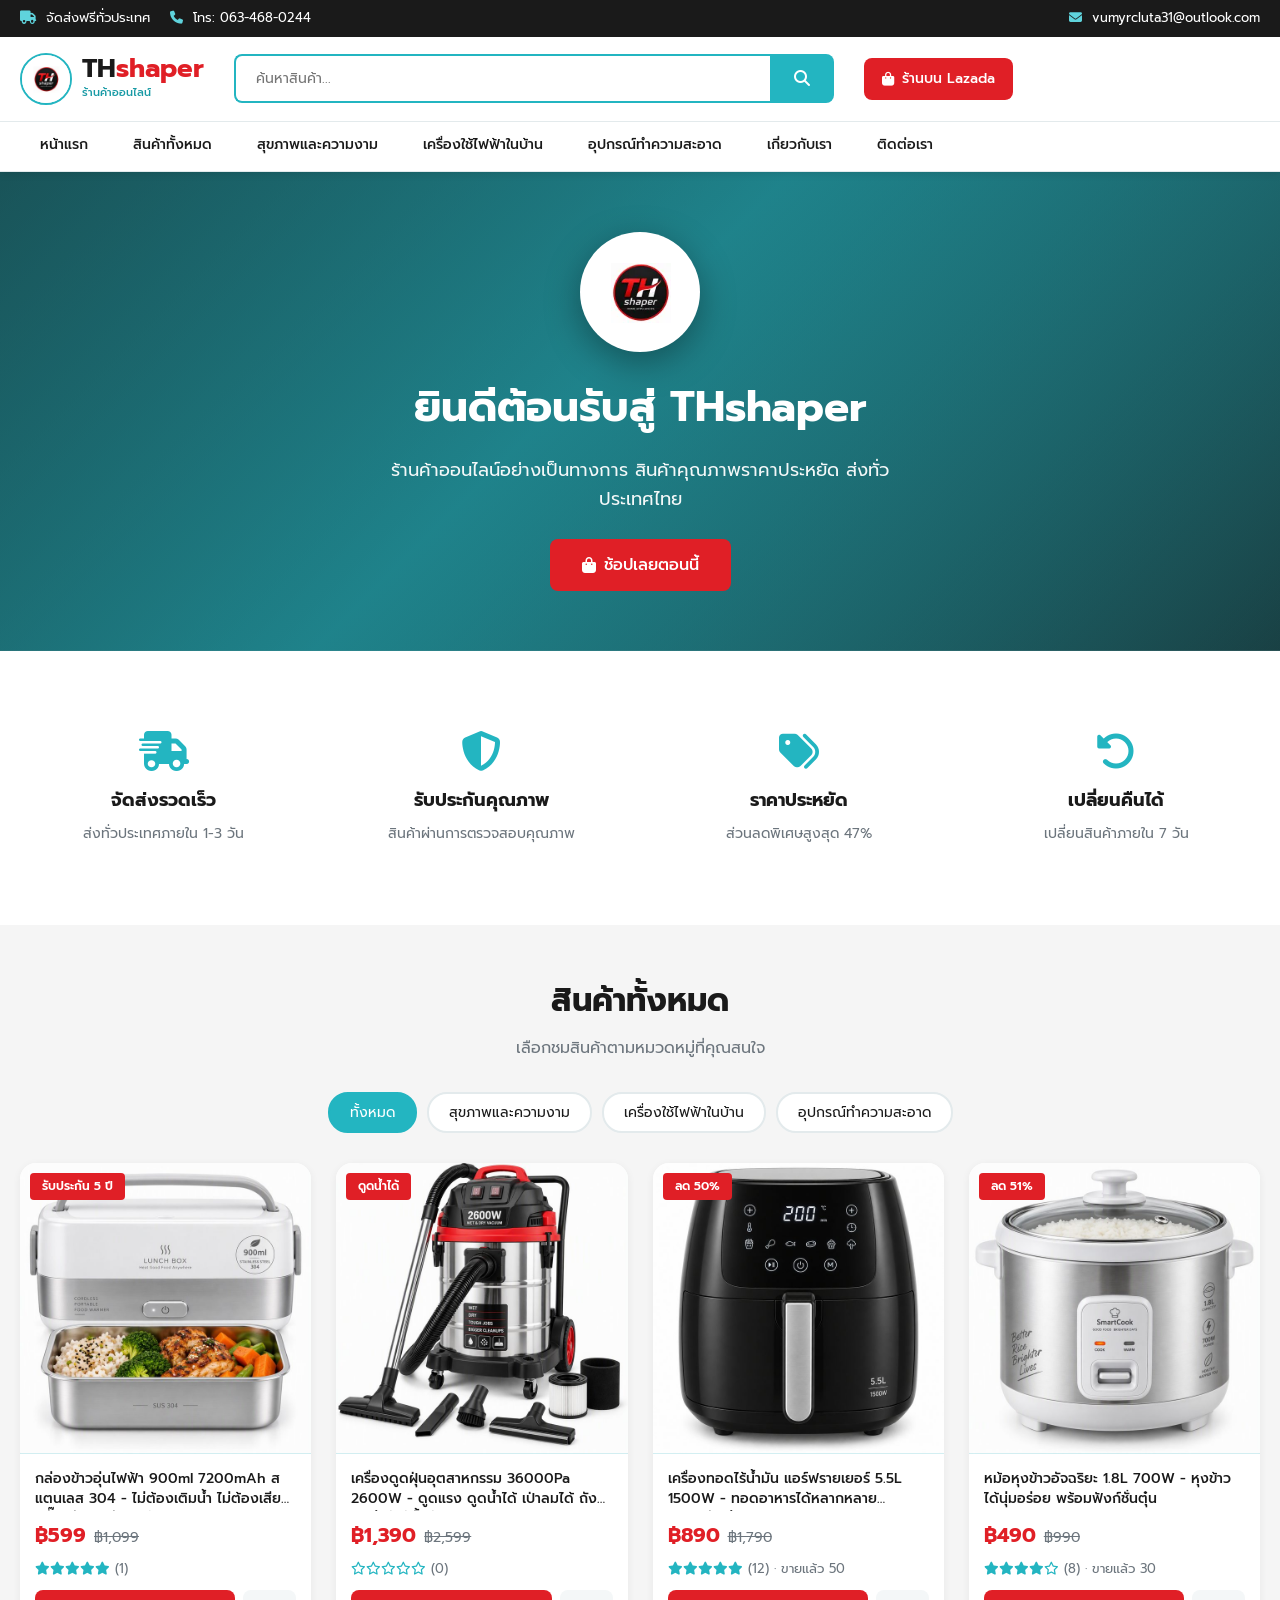
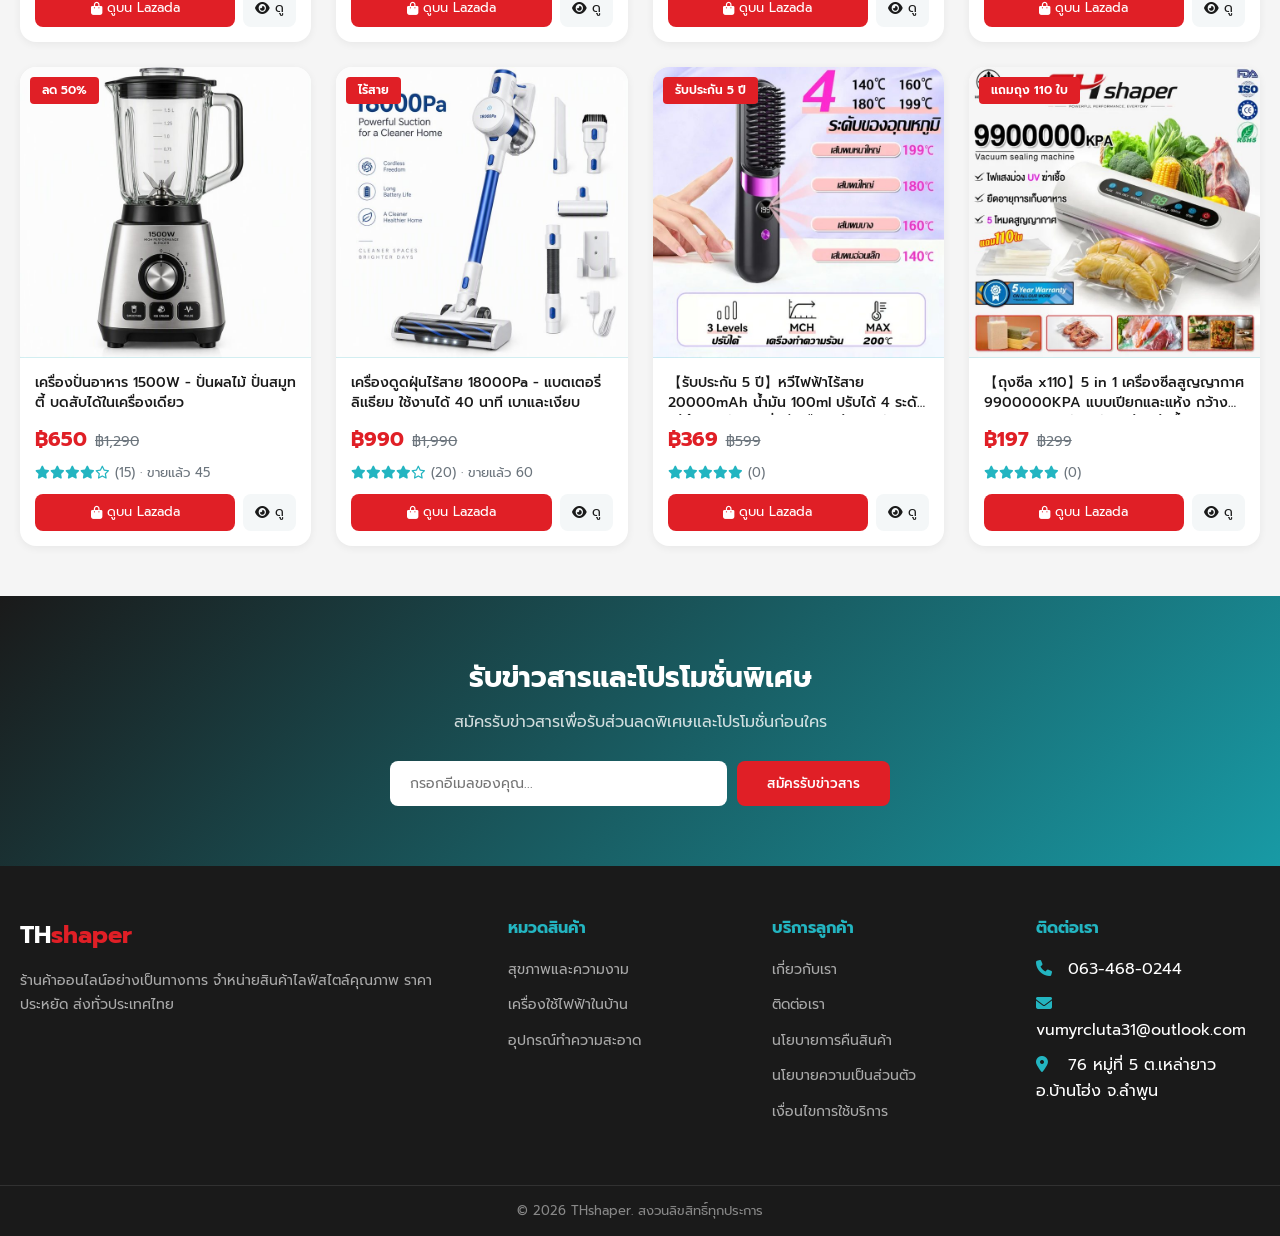
==== commit e5eb0241: "Show all products combined in one grid on the All Products view" ====
--- a/THshaper.html
+++ b/THshaper.html
@@ -1902,13 +1902,23 @@
     `;
 }
 
-// Render products, grouped into clearly separated category blocks
-function renderProducts(productsToRender = null) {
+// Render products.
+//   grouped = false -> all products in ONE combined grid
+//                      (the "สินค้าทั้งหมด" view and search results)
+//   grouped = true  -> one labelled section per category
+//                      (when a single category has been selected)
+function renderProducts(productsToRender = null, grouped = false) {
     const box = document.getElementById('productsGrid');
     const list = productsToRender || products;
 
     if (list.length === 0) {
         box.innerHTML = '<p class="products-empty">ไม่พบสินค้าที่ค้นหา</p>';
+        return;
+    }
+
+    // combined view: every product together in a single grid
+    if (!grouped) {
+        box.innerHTML = `<div class="products-grid">${list.map(productCardHTML).join('')}</div>`;
         return;
     }
 
@@ -2067,10 +2077,12 @@
     });
     
     if (category === 'all') {
-        renderProducts(products);
+        // "สินค้าทั้งหมด" -> all products combined in one grid
+        renderProducts(products, false);
     } else {
+        // a specific category -> shown as its own labelled section
         const filtered = products.filter(p => p.category === category);
-        renderProducts(filtered);
+        renderProducts(filtered, true);
     }
     
     showPage('home');
@@ -2086,7 +2098,9 @@
     currentSearchTerm = term;
     
     if (term === '') {
-        renderProducts(currentFilter === 'all' ? products : products.filter(p => p.category === currentFilter));
+        // clearing the box restores whatever category view was active
+        const grouped = currentFilter !== 'all';
+        renderProducts(grouped ? products.filter(p => p.category === currentFilter) : products, grouped);
         return;
     }
     
